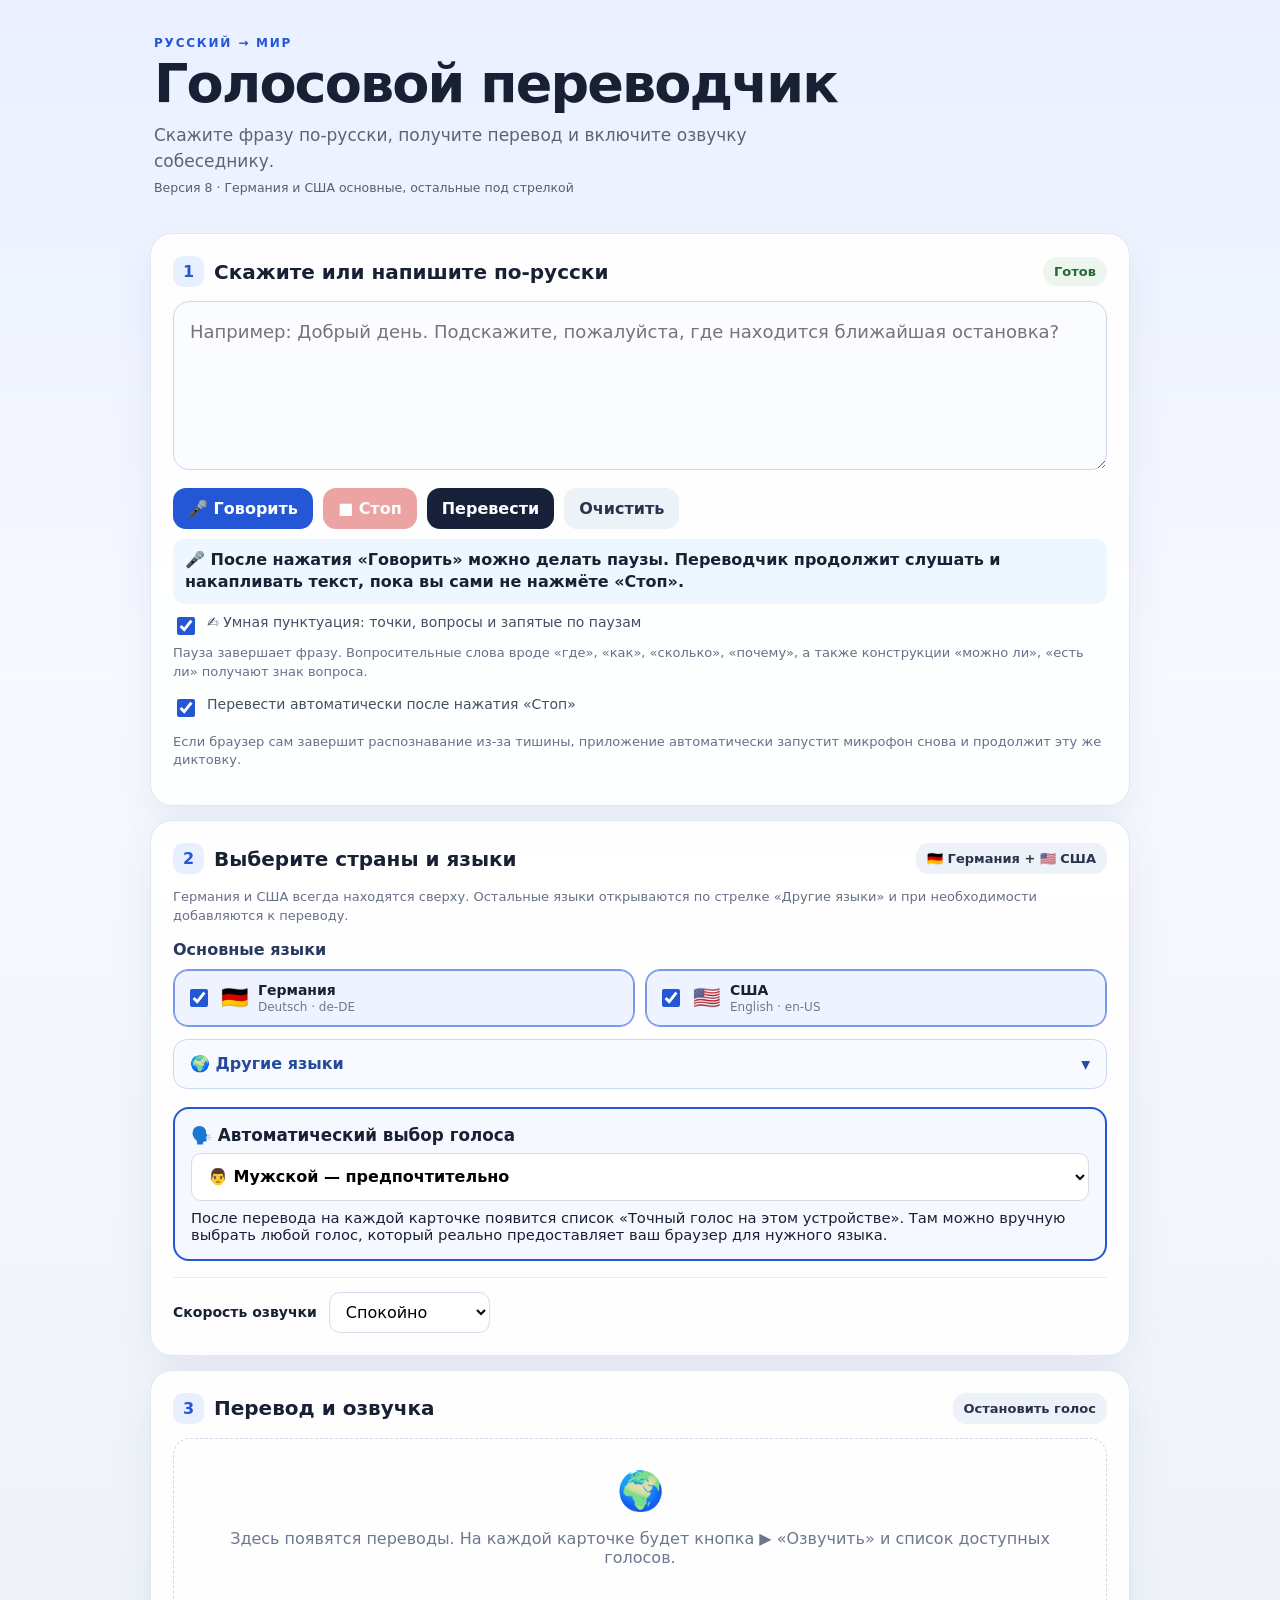
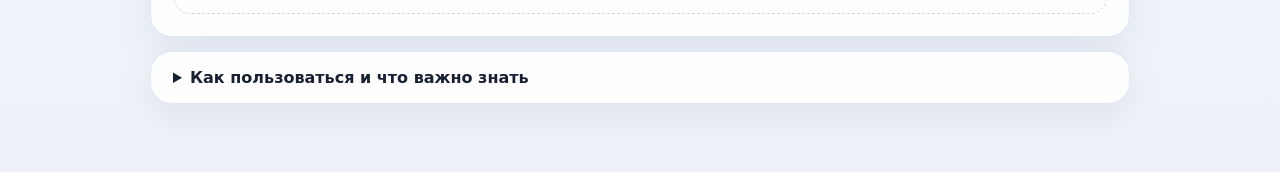
==== voice-translator/index.html @ e75eeb74 "Show Germany and USA as primary languages" ====
<!doctype html>
<html lang="ru">
<head>
  <meta charset="utf-8">
  <meta name="viewport" content="width=device-width,initial-scale=1,viewport-fit=cover">
  <meta name="theme-color" content="#2457d6">
  <meta name="description" content="Голосовой переводчик с русского на немецкий, английский и другие языки с озвучкой.">
  <meta name="mobile-web-app-capable" content="yes">
  <meta name="apple-mobile-web-app-capable" content="yes">
  <meta name="apple-mobile-web-app-title" content="Переводчик">
  <title>Голосовой переводчик</title>
  <link rel="manifest" href="manifest.webmanifest?v=8">
  <link rel="icon" href="icon.svg" type="image/svg+xml">
  <link rel="stylesheet" href="styles.css?v=8">
  <style>
    .voice-choice-box{margin-top:18px;padding:16px;border:2px solid #2457d6;border-radius:16px;background:#f5f8ff}
    .voice-choice-box label{display:block;font-weight:800;font-size:1.05rem;margin-bottom:8px}
    .voice-choice-box select,.card-voice-select{width:100%;min-height:48px;font-size:1rem;font-weight:700;padding:8px 12px;border-radius:10px}
    .voice-choice-box .voice-explain{margin:8px 0 0;font-size:.92rem}
    .version-badge{font-size:.78rem;opacity:.7;margin-top:6px}
    .card-voice-box{margin-top:14px;padding:12px;border:1px solid #cbd7f7;border-radius:12px;background:#f8faff}
    .card-voice-box label{display:block;font-weight:750;margin-bottom:7px}
    .card-voice-box small{display:block;margin-top:7px;opacity:.78;line-height:1.35}
    .listen-note{margin-top:10px;padding:10px 12px;border-radius:12px;background:#eef6ff;font-weight:700;line-height:1.4}
  </style>
</head>
<body>
  <main class="app-shell">
    <header class="hero">
      <div>
        <p class="eyebrow">РУССКИЙ → МИР</p>
        <h1>Голосовой переводчик</h1>
        <p class="subtitle">Скажите фразу по-русски, получите перевод и включите озвучку собеседнику.</p>
        <div class="version-badge">Версия 8 · Германия и США основные, остальные под стрелкой</div>
      </div>
      <button id="installBtn" class="ghost install" type="button" hidden>Установить ярлык</button>
    </header>

    <section class="panel source-panel">
      <div class="panel-title-row">
        <div><span class="step">1</span><h2>Скажите или напишите по-русски</h2></div>
        <span id="status" class="status">Готов</span>
      </div>
      <textarea id="sourceText" rows="5" placeholder="Например: Добрый день. Подскажите, пожалуйста, где находится ближайшая остановка?"></textarea>
      <div class="actions primary-actions">
        <button id="micBtn" class="primary" type="button">🎤 Говорить</button>
        <button id="stopBtn" class="danger" type="button" disabled>■ Стоп</button>
        <button id="translateBtn" class="secondary" type="button">Перевести</button>
        <button id="clearBtn" class="ghost" type="button">Очистить</button>
      </div>
      <div class="listen-note">🎤 После нажатия «Говорить» можно делать паузы. Переводчик продолжит слушать и накапливать текст, пока вы сами не нажмёте «Стоп».</div>
      <label class="check-row compact"><input id="autoTranslate" type="checkbox" checked><span>Перевести автоматически после нажатия «Стоп»</span></label>
      <p id="speechHint" class="hint">Если браузер сам завершит распознавание из-за тишины, приложение автоматически запустит микрофон снова и продолжит эту же диктовку.</p>
    </section>

    <section class="panel">
      <div class="panel-title-row">
        <div><span class="step">2</span><h2>Выберите страны и языки</h2></div>
        <button id="defaultsBtn" class="ghost small-btn" type="button">🇩🇪 Германия + 🇺🇸 США</button>
      </div>
      <p class="hint">Германия и США всегда находятся сверху. Остальные языки открываются по стрелке «Другие языки» и при необходимости добавляются к переводу.</p>
      <div id="languageGrid" class="language-grid"></div>

      <div class="voice-choice-box">
        <label for="voiceGender">🗣️ Автоматический выбор голоса</label>
        <select id="voiceGender">
          <option value="male" selected>👨 Мужской — предпочтительно</option>
          <option value="auto">🔊 Авто — системный</option>
          <option value="female">👩 Женский</option>
        </select>
        <p class="voice-explain">После перевода на каждой карточке появится список «Точный голос на этом устройстве». Там можно вручную выбрать любой голос, который реально предоставляет ваш браузер для нужного языка.</p>
      </div>

      <div class="voice-settings">
        <label for="speechRate">Скорость озвучки</label>
        <select id="speechRate">
          <option value="0.8">Медленно</option>
          <option value="0.95" selected>Спокойно</option>
          <option value="1">Обычно</option>
          <option value="1.1">Чуть быстрее</option>
        </select>
      </div>
    </section>

    <section class="panel results-panel">
      <div class="panel-title-row">
        <div><span class="step">3</span><h2>Перевод и озвучка</h2></div>
        <button id="stopSpeechBtn" class="ghost small-btn" type="button">Остановить голос</button>
      </div>
      <div id="results" class="results empty-state"><div class="empty-icon">🌍</div><p>Здесь появятся переводы. На каждой карточке будет кнопка ▶ «Озвучить» и список доступных голосов.</p></div>
    </section>

    <section class="panel info-panel">
      <details><summary>Как пользоваться и что важно знать</summary><div class="details-body">
        <p><b>1.</b> Нажмите «Говорить» и диктуйте сколько нужно — паузы разрешены. <b>2.</b> Нажмите «Стоп», когда закончили. <b>3.</b> Получите перевод. <b>4.</b> Выберите точный голос на карточке и нажмите «Озвучить».</p>
        <p>Если в списке немецкого или английского языка нет ни одного мужского голоса, значит браузер на этом устройстве его не предоставляет. Тогда для настоящего мужского голоса нужен отдельный онлайн-движок озвучки.</p>
        <p>Для распознавания речи и перевода нужен интернет. Перевод выполняется через внешний онлайн-сервис. Не вводите пароли, банковские данные и другую секретную информацию.</p>
      </div></details>
    </section>
  </main>

  <template id="resultTemplate">
    <article class="result-card">
      <div class="result-head"><div><div class="result-country"></div><div class="result-lang"></div></div><button class="copy-btn ghost small-btn" type="button">Копировать</button></div>
      <div class="translated-text"></div>
      <div class="card-voice-box">
        <label>🎙️ Точный голос на этом устройстве</label>
        <select class="card-voice-select" aria-label="Выбрать точный голос"></select>
        <small class="available-voices-note">Загружаю список системных голосов…</small>
      </div>
      <div class="result-actions"><button class="speak-btn primary" type="button">▶ Озвучить</button></div>
      <div class="voice-note hint"></div>
    </article>
  </template>

  <script src="app.js?v=8" defer></script>
  <script src="voice-gender.js?v=8" defer></script>
  <script src="language-ui.js?v=8" defer></script>
</body>
</html>
---- voice-translator/styles.css ----
:root {
  font-family: Inter, ui-sans-serif, system-ui, -apple-system, BlinkMacSystemFont, "Segoe UI", sans-serif;
  color: #182033;
  background: #eef3ff;
  font-synthesis: none;
}
* { box-sizing: border-box; }
body { margin: 0; min-height: 100vh; background: linear-gradient(180deg,#eaf0ff 0,#f7f9ff 38%,#eef2f8 100%); }
button, textarea, select { font: inherit; }
button { cursor: pointer; }
.app-shell { width: min(980px, calc(100% - 28px)); margin: 0 auto; padding: 28px 0 54px; }
.hero { display: flex; justify-content: space-between; gap: 24px; align-items: flex-start; padding: 8px 4px 24px; }
.eyebrow { margin: 0 0 6px; font-size: 12px; font-weight: 850; letter-spacing: .15em; color: #2457d6; }
h1 { margin: 0; font-size: clamp(32px, 6vw, 54px); line-height: 1.02; letter-spacing: -.035em; }
.subtitle { max-width: 680px; margin: 12px 0 0; font-size: 17px; line-height: 1.5; color: #5b6476; }
.panel { margin: 14px 0; padding: 22px; background: rgba(255,255,255,.94); border: 1px solid #dfe6f5; border-radius: 22px; box-shadow: 0 14px 40px rgba(38,61,112,.08); }
.panel-title-row { display: flex; justify-content: space-between; align-items: center; gap: 14px; margin-bottom: 14px; }
.panel-title-row > div:first-child { display: flex; align-items: center; gap: 10px; }
.step { display: grid; place-items: center; width: 31px; height: 31px; flex: 0 0 auto; border-radius: 10px; background: #e8efff; color: #2457d6; font-weight: 850; }
h2 { margin: 0; font-size: 20px; line-height: 1.2; }
.status { padding: 7px 11px; border-radius: 999px; background: #edf6ee; color: #256a31; font-size: 13px; font-weight: 750; white-space: nowrap; }
.status.listening { background: #fff0ef; color: #b5352f; }
.status.busy { background: #fff6d9; color: #8b6500; }
textarea { width: 100%; resize: vertical; min-height: 130px; padding: 16px; border: 1px solid #cfd8eb; border-radius: 16px; outline: none; background: #fbfcff; color: #182033; font-size: 18px; line-height: 1.5; }
textarea:focus, select:focus { border-color: #6d8ee9; box-shadow: 0 0 0 4px rgba(36,87,214,.1); }
.actions { display: flex; flex-wrap: wrap; gap: 10px; margin-top: 14px; }
button { border: 0; border-radius: 13px; padding: 11px 15px; font-weight: 780; transition: transform .08s ease, opacity .15s ease, background .15s ease; }
button:active { transform: translateY(1px); }
button:disabled { cursor: not-allowed; opacity: .48; }
.primary { background: #2457d6; color: white; }
.primary:hover { background: #1d49b8; }
.secondary { background: #17213a; color: white; }
.danger { background: #d7443e; color: white; }
.ghost { background: #edf1f8; color: #29344c; }
.ghost:hover { background: #e2e8f2; }
.install { margin-top: 5px; white-space: nowrap; }
.small-btn { padding: 8px 11px; font-size: 13px; }
.hint { color: #667087; font-size: 13px; line-height: 1.45; }
.check-row { display: flex; align-items: flex-start; gap: 9px; color: #444f65; }
.check-row input { margin-top: 3px; width: 18px; height: 18px; accent-color: #2457d6; }
.compact { margin-top: 14px; font-size: 14px; }
.language-grid { display: grid; grid-template-columns: repeat(3,minmax(0,1fr)); gap: 10px; margin-top: 14px; }
.lang-option { position: relative; display: flex; gap: 10px; align-items: center; padding: 12px; border: 1px solid #dce3f2; border-radius: 15px; background: #fafbfe; cursor: pointer; }
.lang-option:has(input:checked) { border-color: #7897e6; background: #eef3ff; box-shadow: inset 0 0 0 1px #7897e6; }
.lang-option input { width: 18px; height: 18px; flex: 0 0 auto; accent-color: #2457d6; }
.flag { font-size: 22px; line-height: 1; }
.lang-copy { min-width: 0; }
.lang-copy b { display: block; font-size: 14px; }
.lang-copy small { display: block; margin-top: 2px; color: #70798c; font-size: 12px; }
.voice-settings { display: flex; align-items: center; gap: 12px; margin-top: 16px; padding-top: 14px; border-top: 1px solid #e8ecf4; }
.voice-settings label { font-size: 14px; font-weight: 750; }
select { padding: 9px 12px; border: 1px solid #d5dceb; border-radius: 11px; background: white; outline: none; }
.results { display: grid; grid-template-columns: repeat(2,minmax(0,1fr)); gap: 12px; }
.results.empty-state { display: block; padding: 30px 18px; border: 1px dashed #cfd8eb; border-radius: 17px; text-align: center; color: #6e788d; }
.empty-icon { font-size: 38px; }
.result-card { padding: 17px; border: 1px solid #dce3f0; border-radius: 17px; background: #fbfcff; }
.result-head { display: flex; align-items: flex-start; justify-content: space-between; gap: 10px; }
.result-country { font-size: 18px; font-weight: 850; }
.result-lang { margin-top: 2px; color: #667087; font-size: 13px; }
.translated-text { margin: 17px 0; min-height: 66px; font-size: 20px; line-height: 1.45; font-weight: 650; white-space: pre-wrap; overflow-wrap: anywhere; }
.result-actions { display: flex; gap: 8px; }
.voice-note { margin-top: 10px; }
.info-panel { padding-top: 16px; padding-bottom: 16px; }
details summary { cursor: pointer; font-weight: 780; }
.details-body { padding-top: 8px; color: #59647b; line-height: 1.55; }
.details-body p { margin: 9px 0; }
.toast { position: fixed; left: 50%; bottom: 24px; transform: translateX(-50%); z-index: 50; padding: 11px 15px; border-radius: 12px; background: #17213a; color: white; box-shadow: 0 12px 34px rgba(0,0,0,.2); font-size: 14px; }
@media (max-width: 760px) {
  .app-shell { width: min(100% - 18px, 980px); padding-top: 14px; }
  .hero { flex-direction: column; gap: 12px; }
  .panel { padding: 16px; border-radius: 18px; }
  .panel-title-row { align-items: flex-start; }
  .panel-title-row > div:first-child { align-items: flex-start; }
  .language-grid { grid-template-columns: repeat(2,minmax(0,1fr)); }
  .results { grid-template-columns: 1fr; }
  .primary-actions button { flex: 1 1 44%; }
}
@media (max-width: 430px) {
  .language-grid { grid-template-columns: 1fr; }
  h2 { font-size: 18px; }
  .panel-title-row { flex-wrap: wrap; }
}
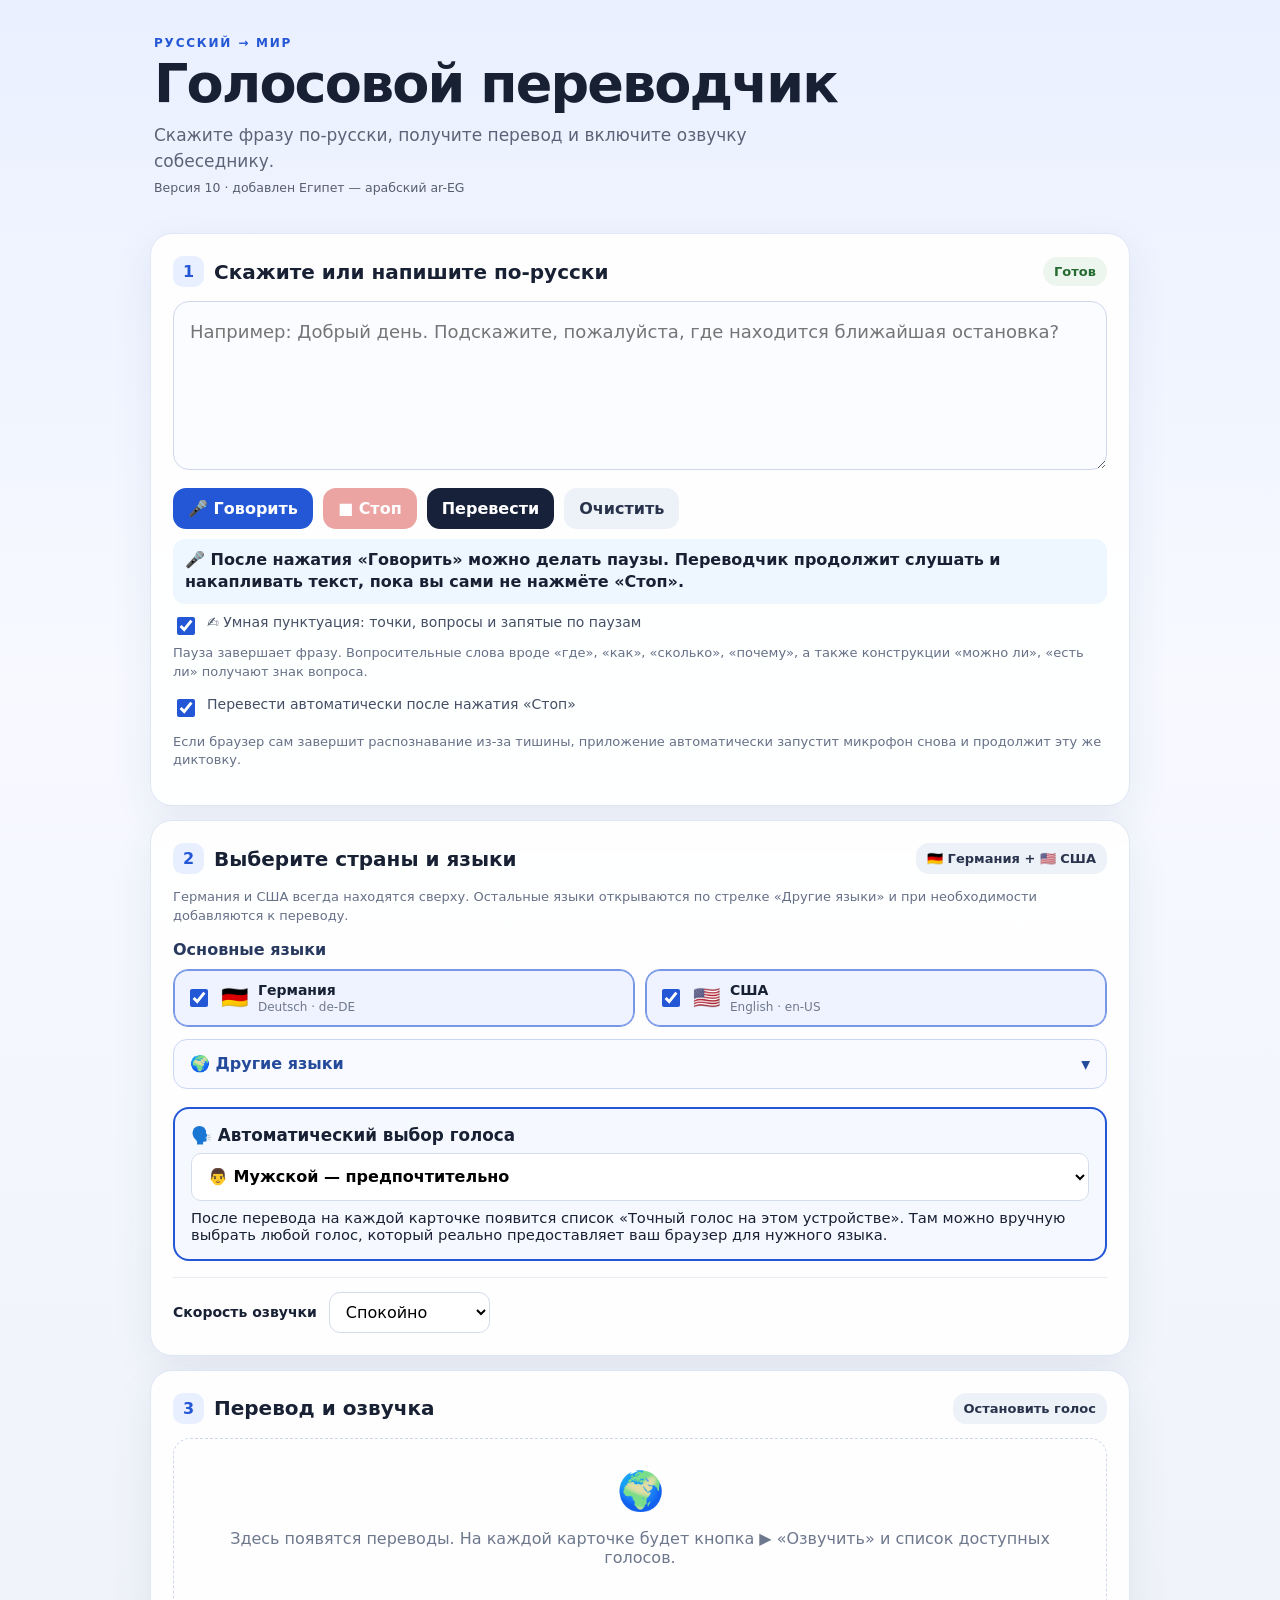
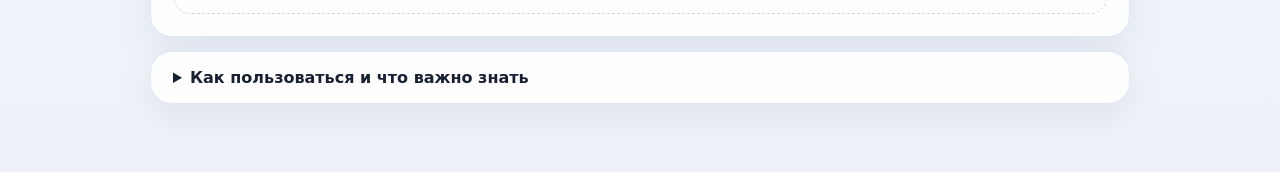
==== commit 54ea4cf2: "Publish Egypt Arabic option as version 10" ====
--- a/voice-translator/index.html
+++ b/voice-translator/index.html
@@ -9,9 +9,9 @@
   <meta name="apple-mobile-web-app-capable" content="yes">
   <meta name="apple-mobile-web-app-title" content="Переводчик">
   <title>Голосовой переводчик</title>
-  <link rel="manifest" href="manifest.webmanifest?v=8">
+  <link rel="manifest" href="manifest.webmanifest?v=10">
   <link rel="icon" href="icon.svg" type="image/svg+xml">
-  <link rel="stylesheet" href="styles.css?v=8">
+  <link rel="stylesheet" href="styles.css?v=10">
   <style>
     .voice-choice-box{margin-top:18px;padding:16px;border:2px solid #2457d6;border-radius:16px;background:#f5f8ff}
     .voice-choice-box label{display:block;font-weight:800;font-size:1.05rem;margin-bottom:8px}
@@ -31,7 +31,7 @@
         <p class="eyebrow">РУССКИЙ → МИР</p>
         <h1>Голосовой переводчик</h1>
         <p class="subtitle">Скажите фразу по-русски, получите перевод и включите озвучку собеседнику.</p>
-        <div class="version-badge">Версия 8 · Германия и США основные, остальные под стрелкой</div>
+        <div class="version-badge">Версия 10 · добавлен Египет — арабский ar-EG</div>
       </div>
       <button id="installBtn" class="ghost install" type="button" hidden>Установить ярлык</button>
     </header>
@@ -113,8 +113,10 @@
     </article>
   </template>
 
-  <script src="app.js?v=8" defer></script>
-  <script src="voice-gender.js?v=8" defer></script>
-  <script src="language-ui.js?v=8" defer></script>
+  <script src="app.js?v=10" defer></script>
+  <script src="voice-gender.js?v=10" defer></script>
+  <script src="language-ui.js?v=10" defer></script>
+  <script src="android-speech-fix.js?v=10" defer></script>
+  <script src="egypt-language.js?v=10" defer></script>
 </body>
 </html>
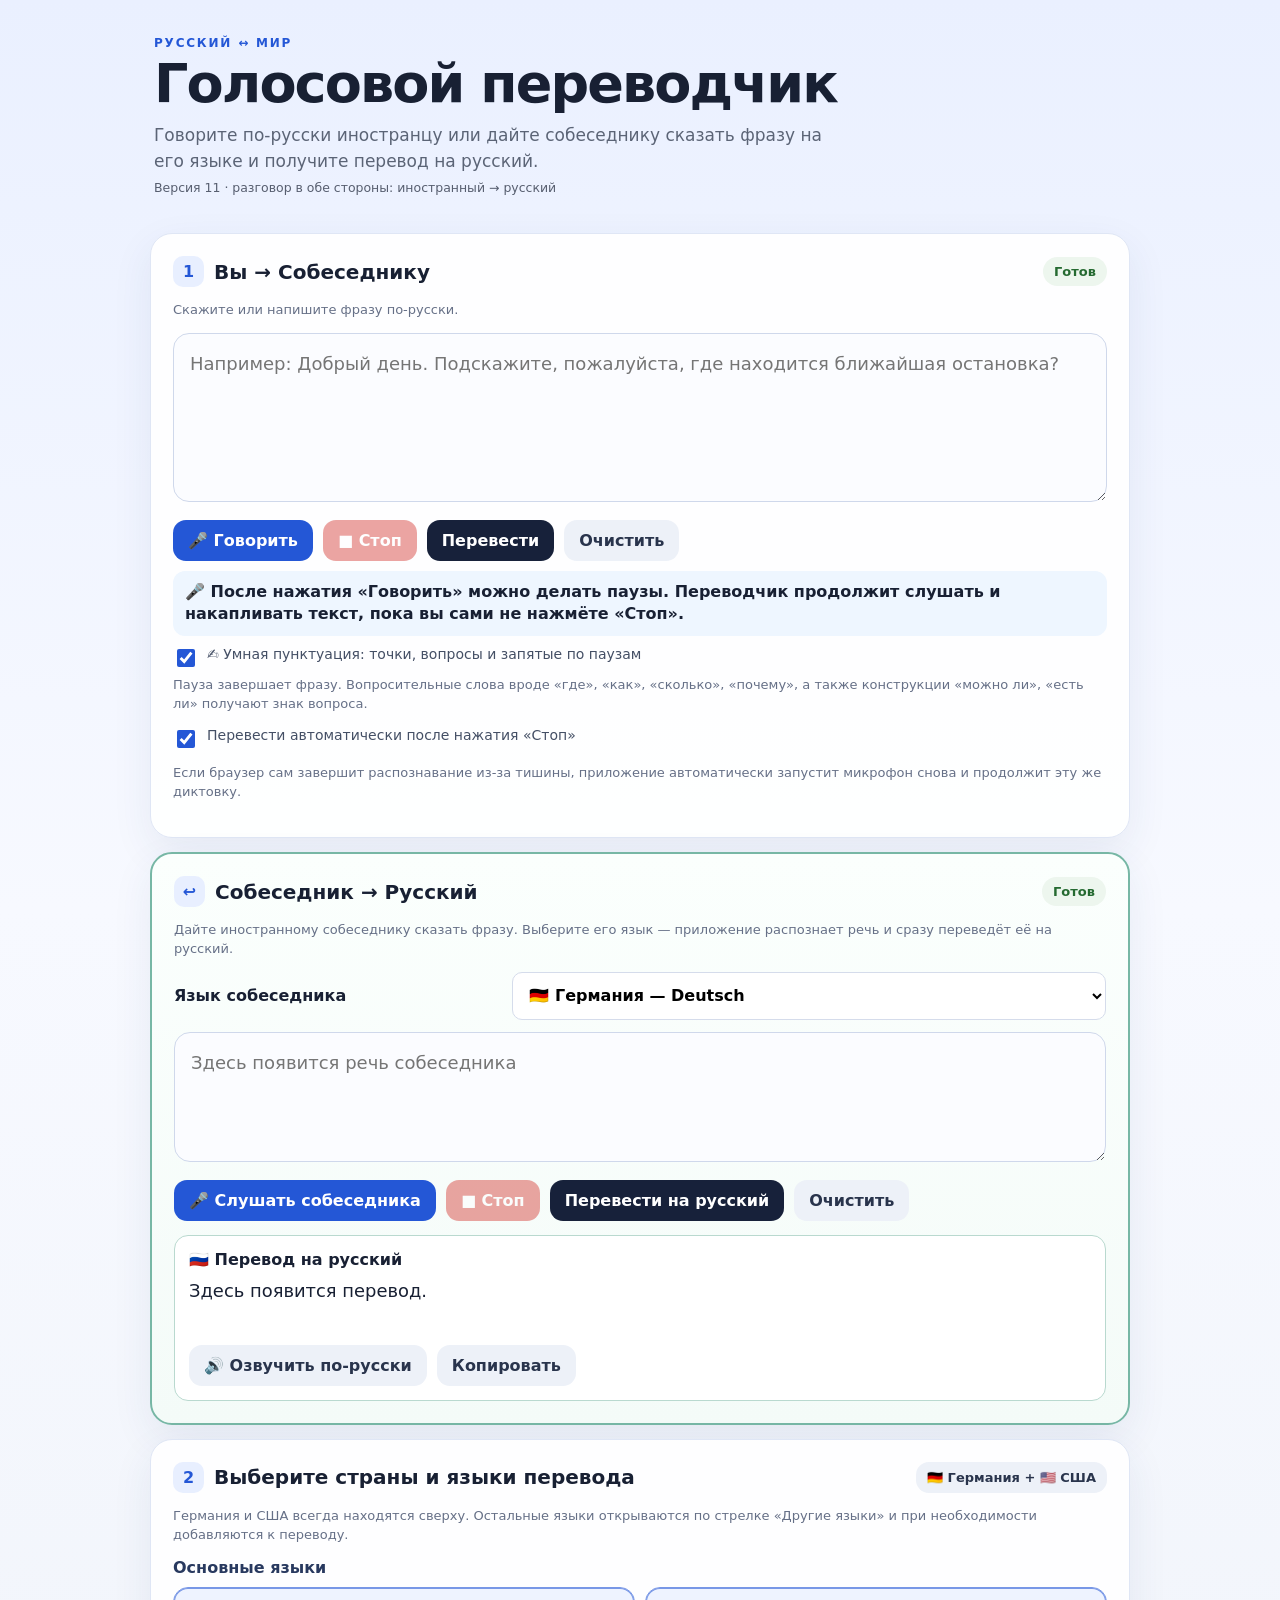
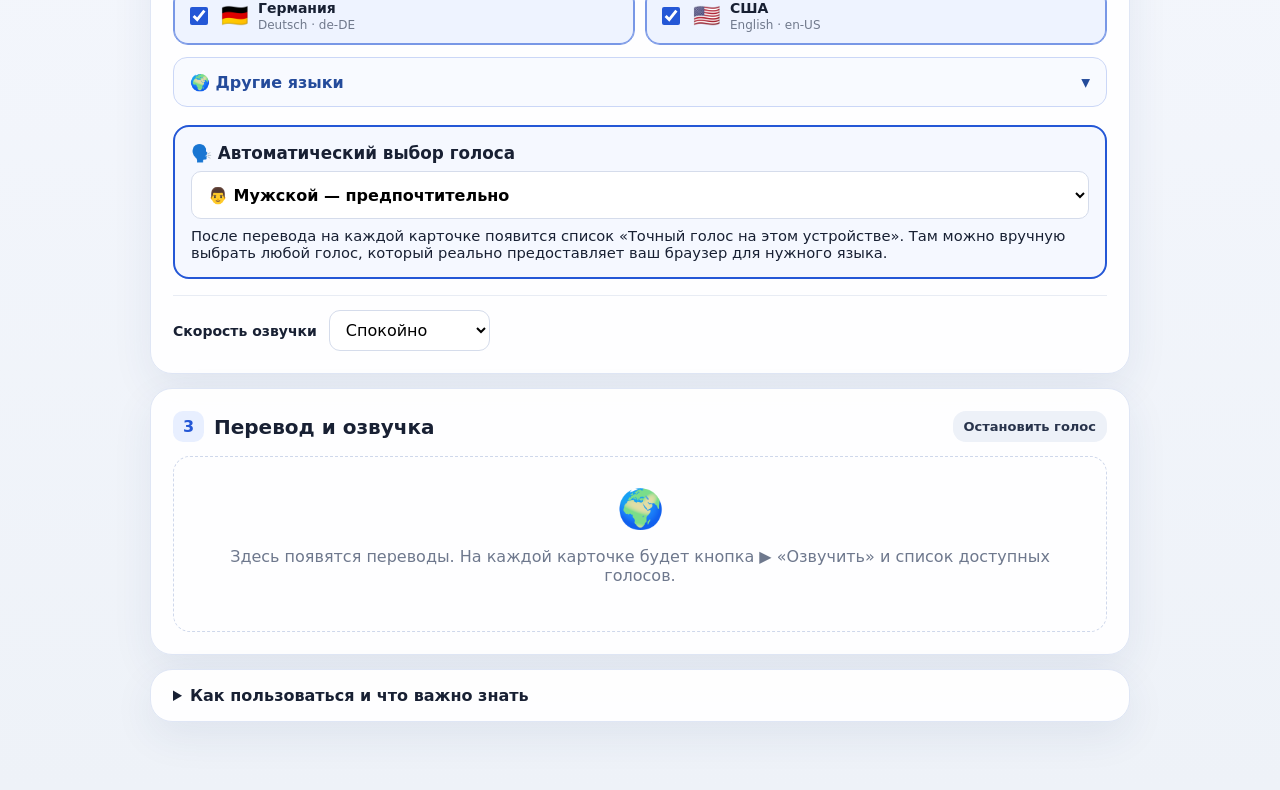
==== commit 1eb1bacf: "Enable two-way conversation mode" ====
--- a/voice-translator/index.html
+++ b/voice-translator/index.html
@@ -9,9 +9,9 @@
   <meta name="apple-mobile-web-app-capable" content="yes">
   <meta name="apple-mobile-web-app-title" content="Переводчик">
   <title>Голосовой переводчик</title>
-  <link rel="manifest" href="manifest.webmanifest?v=10">
+  <link rel="manifest" href="manifest.webmanifest?v=11">
   <link rel="icon" href="icon.svg" type="image/svg+xml">
-  <link rel="stylesheet" href="styles.css?v=10">
+  <link rel="stylesheet" href="styles.css?v=11">
   <style>
     .voice-choice-box{margin-top:18px;padding:16px;border:2px solid #2457d6;border-radius:16px;background:#f5f8ff}
     .voice-choice-box label{display:block;font-weight:800;font-size:1.05rem;margin-bottom:8px}
@@ -28,19 +28,20 @@
   <main class="app-shell">
     <header class="hero">
       <div>
-        <p class="eyebrow">РУССКИЙ → МИР</p>
+        <p class="eyebrow">РУССКИЙ ↔ МИР</p>
         <h1>Голосовой переводчик</h1>
-        <p class="subtitle">Скажите фразу по-русски, получите перевод и включите озвучку собеседнику.</p>
-        <div class="version-badge">Версия 10 · добавлен Египет — арабский ar-EG</div>
+        <p class="subtitle">Говорите по-русски иностранцу или дайте собеседнику сказать фразу на его языке и получите перевод на русский.</p>
+        <div class="version-badge">Версия 11 · разговор в обе стороны</div>
       </div>
       <button id="installBtn" class="ghost install" type="button" hidden>Установить ярлык</button>
     </header>
 
     <section class="panel source-panel">
       <div class="panel-title-row">
-        <div><span class="step">1</span><h2>Скажите или напишите по-русски</h2></div>
+        <div><span class="step">1</span><h2>Вы → Собеседнику</h2></div>
         <span id="status" class="status">Готов</span>
       </div>
+      <p class="hint">Скажите или напишите фразу по-русски.</p>
       <textarea id="sourceText" rows="5" placeholder="Например: Добрый день. Подскажите, пожалуйста, где находится ближайшая остановка?"></textarea>
       <div class="actions primary-actions">
         <button id="micBtn" class="primary" type="button">🎤 Говорить</button>
@@ -55,7 +56,7 @@
 
     <section class="panel">
       <div class="panel-title-row">
-        <div><span class="step">2</span><h2>Выберите страны и языки</h2></div>
+        <div><span class="step">2</span><h2>Выберите страны и языки перевода</h2></div>
         <button id="defaultsBtn" class="ghost small-btn" type="button">🇩🇪 Германия + 🇺🇸 США</button>
       </div>
       <p class="hint">Германия и США всегда находятся сверху. Остальные языки открываются по стрелке «Другие языки» и при необходимости добавляются к переводу.</p>
@@ -92,8 +93,8 @@
 
     <section class="panel info-panel">
       <details><summary>Как пользоваться и что важно знать</summary><div class="details-body">
-        <p><b>1.</b> Нажмите «Говорить» и диктуйте сколько нужно — паузы разрешены. <b>2.</b> Нажмите «Стоп», когда закончили. <b>3.</b> Получите перевод. <b>4.</b> Выберите точный голос на карточке и нажмите «Озвучить».</p>
-        <p>Если в списке немецкого или английского языка нет ни одного мужского голоса, значит браузер на этом устройстве его не предоставляет. Тогда для настоящего мужского голоса нужен отдельный онлайн-движок озвучки.</p>
+        <p><b>Вы → иностранцу:</b> нажмите «Говорить», скажите фразу по-русски, нажмите «Стоп» и включите озвучку перевода.</p>
+        <p><b>Иностранец → вам:</b> в блоке «Собеседник → Русский» выберите его язык, дайте ему нажать микрофон и сказать фразу. Перевод на русский появится автоматически.</p>
         <p>Для распознавания речи и перевода нужен интернет. Перевод выполняется через внешний онлайн-сервис. Не вводите пароли, банковские данные и другую секретную информацию.</p>
       </div></details>
     </section>
@@ -113,10 +114,11 @@
     </article>
   </template>
 
-  <script src="app.js?v=10" defer></script>
-  <script src="voice-gender.js?v=10" defer></script>
-  <script src="language-ui.js?v=10" defer></script>
-  <script src="android-speech-fix.js?v=10" defer></script>
-  <script src="egypt-language.js?v=10" defer></script>
+  <script src="app.js?v=11" defer></script>
+  <script src="voice-gender.js?v=11" defer></script>
+  <script src="language-ui.js?v=11" defer></script>
+  <script src="android-speech-fix.js?v=11" defer></script>
+  <script src="egypt-language.js?v=11" defer></script>
+  <script src="reverse-conversation.js?v=11" defer></script>
 </body>
 </html>
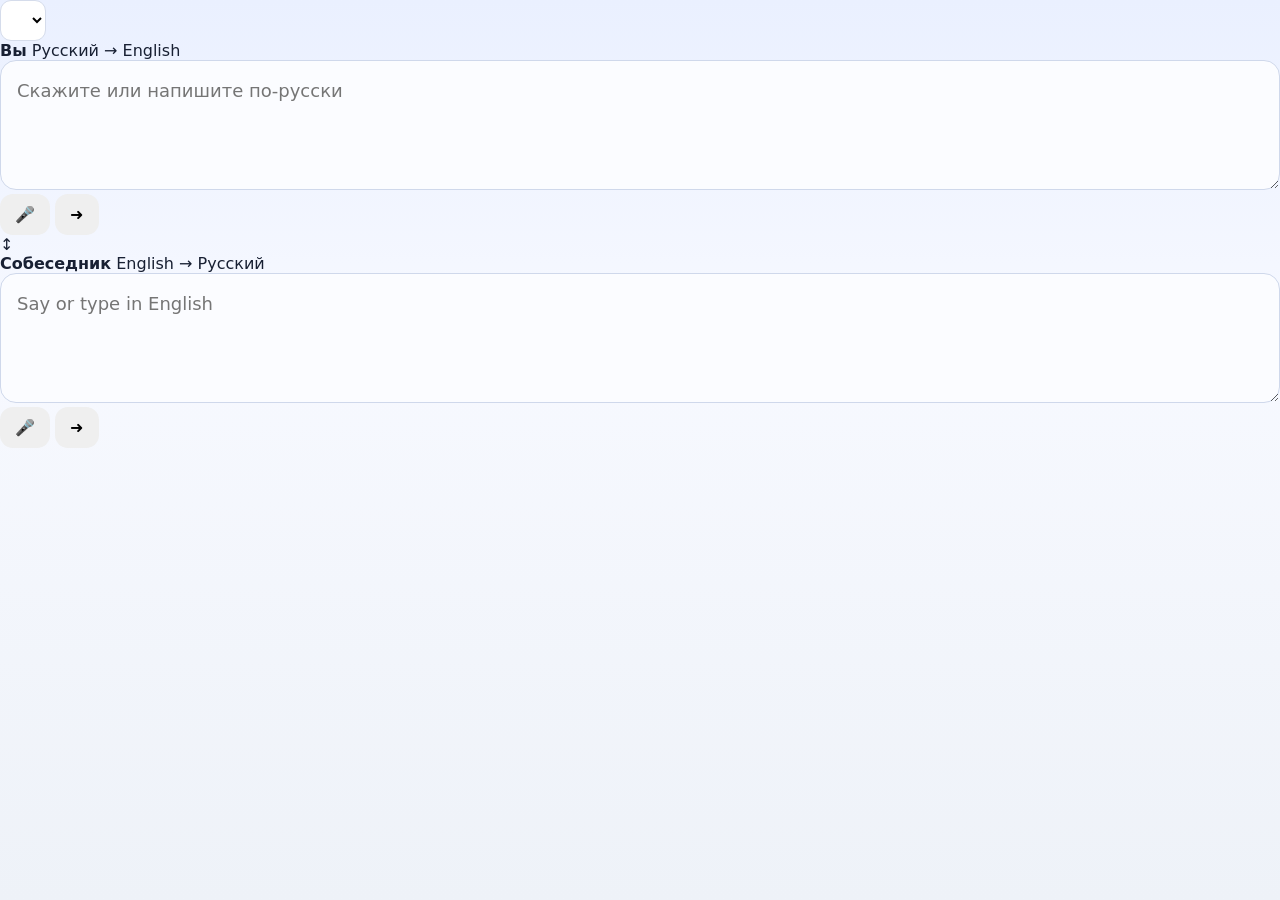
==== commit 7739b2af: "Redesign translator as minimal conversation UI" ====
--- a/voice-translator/index.html
+++ b/voice-translator/index.html
@@ -3,122 +3,63 @@
 <head>
   <meta charset="utf-8">
   <meta name="viewport" content="width=device-width,initial-scale=1,viewport-fit=cover">
-  <meta name="theme-color" content="#2457d6">
-  <meta name="description" content="Голосовой переводчик с русского на немецкий, английский и другие языки с озвучкой.">
+  <meta name="theme-color" content="#f4f6fa">
+  <meta name="description" content="Минималистичный голосовой переводчик для разговора в поездках.">
   <meta name="mobile-web-app-capable" content="yes">
   <meta name="apple-mobile-web-app-capable" content="yes">
   <meta name="apple-mobile-web-app-title" content="Переводчик">
-  <title>Голосовой переводчик</title>
-  <link rel="manifest" href="manifest.webmanifest?v=11">
+  <title>Переводчик</title>
+  <link rel="manifest" href="manifest.webmanifest?v=12">
   <link rel="icon" href="icon.svg" type="image/svg+xml">
-  <link rel="stylesheet" href="styles.css?v=11">
-  <style>
-    .voice-choice-box{margin-top:18px;padding:16px;border:2px solid #2457d6;border-radius:16px;background:#f5f8ff}
-    .voice-choice-box label{display:block;font-weight:800;font-size:1.05rem;margin-bottom:8px}
-    .voice-choice-box select,.card-voice-select{width:100%;min-height:48px;font-size:1rem;font-weight:700;padding:8px 12px;border-radius:10px}
-    .voice-choice-box .voice-explain{margin:8px 0 0;font-size:.92rem}
-    .version-badge{font-size:.78rem;opacity:.7;margin-top:6px}
-    .card-voice-box{margin-top:14px;padding:12px;border:1px solid #cbd7f7;border-radius:12px;background:#f8faff}
-    .card-voice-box label{display:block;font-weight:750;margin-bottom:7px}
-    .card-voice-box small{display:block;margin-top:7px;opacity:.78;line-height:1.35}
-    .listen-note{margin-top:10px;padding:10px 12px;border-radius:12px;background:#eef6ff;font-weight:700;line-height:1.4}
-  </style>
+  <link rel="stylesheet" href="styles.css?v=12">
 </head>
 <body>
-  <main class="app-shell">
-    <header class="hero">
-      <div>
-        <p class="eyebrow">РУССКИЙ ↔ МИР</p>
-        <h1>Голосовой переводчик</h1>
-        <p class="subtitle">Говорите по-русски иностранцу или дайте собеседнику сказать фразу на его языке и получите перевод на русский.</p>
-        <div class="version-badge">Версия 11 · разговор в обе стороны</div>
-      </div>
-      <button id="installBtn" class="ghost install" type="button" hidden>Установить ярлык</button>
-    </header>
-
-    <section class="panel source-panel">
-      <div class="panel-title-row">
-        <div><span class="step">1</span><h2>Вы → Собеседнику</h2></div>
-        <span id="status" class="status">Готов</span>
-      </div>
-      <p class="hint">Скажите или напишите фразу по-русски.</p>
-      <textarea id="sourceText" rows="5" placeholder="Например: Добрый день. Подскажите, пожалуйста, где находится ближайшая остановка?"></textarea>
-      <div class="actions primary-actions">
-        <button id="micBtn" class="primary" type="button">🎤 Говорить</button>
-        <button id="stopBtn" class="danger" type="button" disabled>■ Стоп</button>
-        <button id="translateBtn" class="secondary" type="button">Перевести</button>
-        <button id="clearBtn" class="ghost" type="button">Очистить</button>
-      </div>
-      <div class="listen-note">🎤 После нажатия «Говорить» можно делать паузы. Переводчик продолжит слушать и накапливать текст, пока вы сами не нажмёте «Стоп».</div>
-      <label class="check-row compact"><input id="autoTranslate" type="checkbox" checked><span>Перевести автоматически после нажатия «Стоп»</span></label>
-      <p id="speechHint" class="hint">Если браузер сам завершит распознавание из-за тишины, приложение автоматически запустит микрофон снова и продолжит эту же диктовку.</p>
+  <main class="app">
+    <section class="country-row" aria-label="Выбор страны">
+      <select id="countrySelect" aria-label="Страна собеседника"></select>
     </section>
 
-    <section class="panel">
-      <div class="panel-title-row">
-        <div><span class="step">2</span><h2>Выберите страны и языки перевода</h2></div>
-        <button id="defaultsBtn" class="ghost small-btn" type="button">🇩🇪 Германия + 🇺🇸 США</button>
+    <section class="talk-card">
+      <div class="card-head">
+        <strong>Вы</strong>
+        <span id="youDirection">Русский → English</span>
       </div>
-      <p class="hint">Германия и США всегда находятся сверху. Остальные языки открываются по стрелке «Другие языки» и при необходимости добавляются к переводу.</p>
-      <div id="languageGrid" class="language-grid"></div>
-
-      <div class="voice-choice-box">
-        <label for="voiceGender">🗣️ Автоматический выбор голоса</label>
-        <select id="voiceGender">
-          <option value="male" selected>👨 Мужской — предпочтительно</option>
-          <option value="auto">🔊 Авто — системный</option>
-          <option value="female">👩 Женский</option>
-        </select>
-        <p class="voice-explain">После перевода на каждой карточке появится список «Точный голос на этом устройстве». Там можно вручную выбрать любой голос, который реально предоставляет ваш браузер для нужного языка.</p>
+      <div class="input-box">
+        <textarea id="youText" rows="3" placeholder="Скажите или напишите по-русски"></textarea>
+        <div class="input-actions">
+          <button id="youMic" class="icon-btn mic" type="button" aria-label="Говорить по-русски" title="Говорить">🎤</button>
+          <button id="youSend" class="icon-btn send" type="button" aria-label="Перевести" title="Перевести">➜</button>
+        </div>
       </div>
-
-      <div class="voice-settings">
-        <label for="speechRate">Скорость озвучки</label>
-        <select id="speechRate">
-          <option value="0.8">Медленно</option>
-          <option value="0.95" selected>Спокойно</option>
-          <option value="1">Обычно</option>
-          <option value="1.1">Чуть быстрее</option>
-        </select>
+      <div id="youResult" class="result" hidden>
+        <div id="foreignText" class="result-text"></div>
+        <button id="speakForeign" class="sound-btn" type="button" aria-label="Озвучить перевод">🔊</button>
       </div>
     </section>
 
-    <section class="panel results-panel">
-      <div class="panel-title-row">
-        <div><span class="step">3</span><h2>Перевод и озвучка</h2></div>
-        <button id="stopSpeechBtn" class="ghost small-btn" type="button">Остановить голос</button>
+    <div class="swap-mark" aria-hidden="true">↕</div>
+
+    <section class="talk-card partner-card">
+      <div class="card-head">
+        <strong>Собеседник</strong>
+        <span id="partnerDirection">English → Русский</span>
       </div>
-      <div id="results" class="results empty-state"><div class="empty-icon">🌍</div><p>Здесь появятся переводы. На каждой карточке будет кнопка ▶ «Озвучить» и список доступных голосов.</p></div>
+      <div class="input-box">
+        <textarea id="partnerText" rows="3" placeholder="Say or type in English"></textarea>
+        <div class="input-actions">
+          <button id="partnerMic" class="icon-btn mic" type="button" aria-label="Говорить на языке собеседника" title="Говорить">🎤</button>
+          <button id="partnerSend" class="icon-btn send" type="button" aria-label="Перевести на русский" title="Перевести">➜</button>
+        </div>
+      </div>
+      <div id="partnerResult" class="result" hidden>
+        <div id="russianText" class="result-text"></div>
+        <button id="speakRussian" class="sound-btn" type="button" aria-label="Озвучить по-русски">🔊</button>
+      </div>
     </section>
 
-    <section class="panel info-panel">
-      <details><summary>Как пользоваться и что важно знать</summary><div class="details-body">
-        <p><b>Вы → иностранцу:</b> нажмите «Говорить», скажите фразу по-русски, нажмите «Стоп» и включите озвучку перевода.</p>
-        <p><b>Иностранец → вам:</b> в блоке «Собеседник → Русский» выберите его язык, дайте ему нажать микрофон и сказать фразу. Перевод на русский появится автоматически.</p>
-        <p>Для распознавания речи и перевода нужен интернет. Перевод выполняется через внешний онлайн-сервис. Не вводите пароли, банковские данные и другую секретную информацию.</p>
-      </div></details>
-    </section>
+    <div id="toast" class="toast" hidden></div>
   </main>
 
-  <template id="resultTemplate">
-    <article class="result-card">
-      <div class="result-head"><div><div class="result-country"></div><div class="result-lang"></div></div><button class="copy-btn ghost small-btn" type="button">Копировать</button></div>
-      <div class="translated-text"></div>
-      <div class="card-voice-box">
-        <label>🎙️ Точный голос на этом устройстве</label>
-        <select class="card-voice-select" aria-label="Выбрать точный голос"></select>
-        <small class="available-voices-note">Загружаю список системных голосов…</small>
-      </div>
-      <div class="result-actions"><button class="speak-btn primary" type="button">▶ Озвучить</button></div>
-      <div class="voice-note hint"></div>
-    </article>
-  </template>
-
-  <script src="app.js?v=11" defer></script>
-  <script src="voice-gender.js?v=11" defer></script>
-  <script src="language-ui.js?v=11" defer></script>
-  <script src="android-speech-fix.js?v=11" defer></script>
-  <script src="egypt-language.js?v=11" defer></script>
-  <script src="reverse-conversation.js?v=11" defer></script>
+  <script src="app.js?v=12" defer></script>
 </body>
 </html>
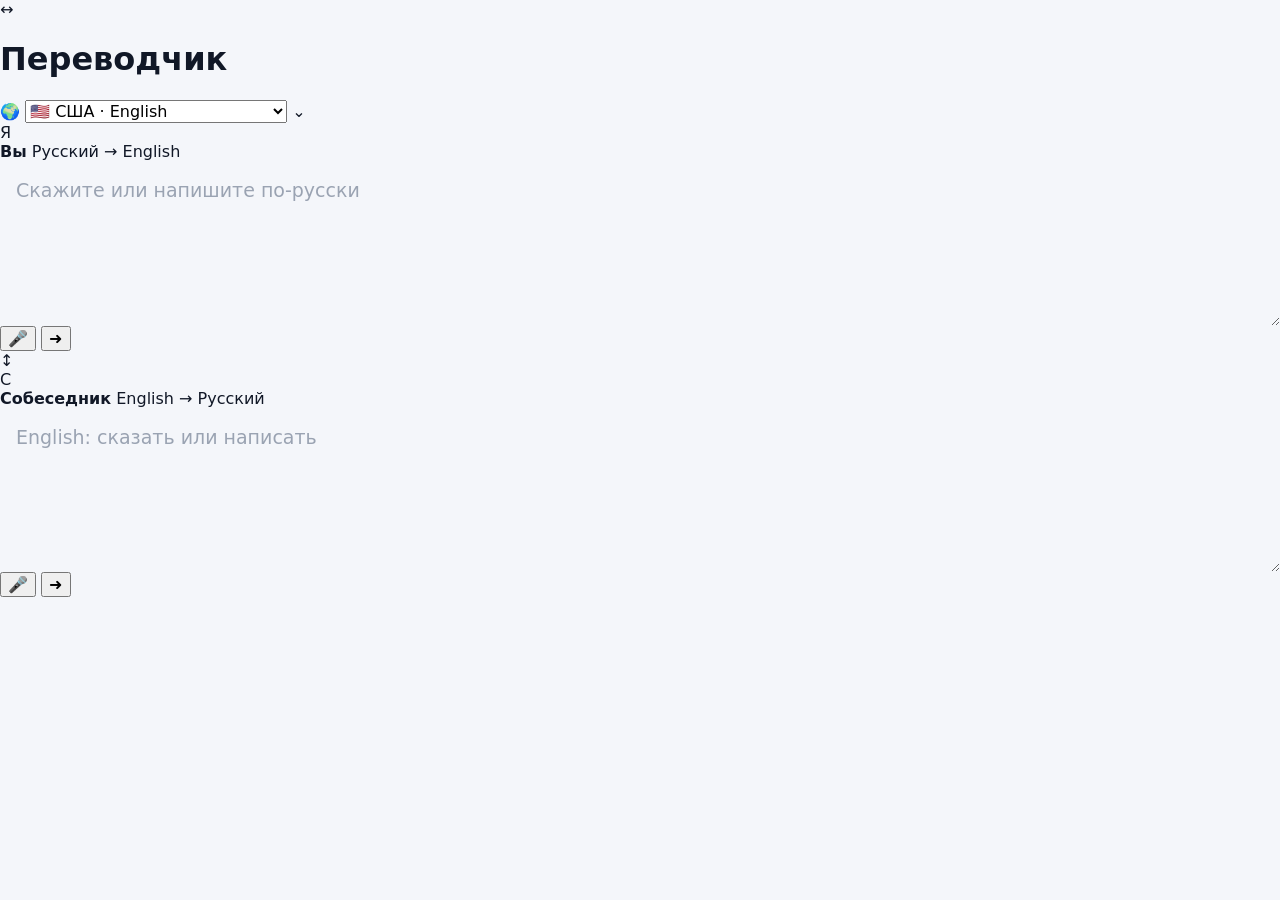
==== commit 186e94a6: "Redesign translator for mobile teal UI" ====
--- a/voice-translator/index.html
+++ b/voice-translator/index.html
@@ -2,64 +2,88 @@
 <html lang="ru">
 <head>
   <meta charset="utf-8">
-  <meta name="viewport" content="width=device-width,initial-scale=1,viewport-fit=cover">
-  <meta name="theme-color" content="#f4f6fa">
-  <meta name="description" content="Минималистичный голосовой переводчик для разговора в поездках.">
+  <meta name="viewport" content="width=device-width,initial-scale=1,viewport-fit=cover,user-scalable=no">
+  <meta name="theme-color" content="#087f83">
+  <meta name="description" content="Двусторонний голосовой переводчик для общения в поездках.">
   <meta name="mobile-web-app-capable" content="yes">
   <meta name="apple-mobile-web-app-capable" content="yes">
   <meta name="apple-mobile-web-app-title" content="Переводчик">
+  <meta name="apple-mobile-web-app-status-bar-style" content="black-translucent">
   <title>Переводчик</title>
-  <link rel="manifest" href="manifest.webmanifest?v=12">
-  <link rel="icon" href="icon.svg" type="image/svg+xml">
-  <link rel="stylesheet" href="styles.css?v=12">
+  <link rel="manifest" href="manifest.webmanifest?v=13">
+  <link rel="icon" href="icon.svg?v=13" type="image/svg+xml">
+  <link rel="stylesheet" href="styles.css?v=13">
 </head>
 <body>
-  <main class="app">
-    <section class="country-row" aria-label="Выбор страны">
-      <select id="countrySelect" aria-label="Страна собеседника"></select>
+  <main class="phone-shell">
+    <header class="hero">
+      <div class="app-title">
+        <div class="app-mark" aria-hidden="true">↔</div>
+        <h1>Переводчик</h1>
+      </div>
+
+      <div class="country-picker">
+        <span class="country-icon" aria-hidden="true">🌍</span>
+        <select id="countrySelect" aria-label="Выбрать страну собеседника"></select>
+        <span class="country-chevron" aria-hidden="true">⌄</span>
+      </div>
+    </header>
+
+    <section class="conversation-sheet">
+      <div class="sheet-handle" aria-hidden="true"></div>
+
+      <section class="talk-section">
+        <div class="speaker-row">
+          <span class="speaker-badge">Я</span>
+          <div class="speaker-copy">
+            <strong>Вы</strong>
+            <span id="youDirection">Русский → English</span>
+          </div>
+        </div>
+
+        <div class="composer">
+          <textarea id="youText" rows="3" enterkeyhint="send" autocomplete="off" autocapitalize="sentences" placeholder="Скажите или напишите по-русски"></textarea>
+          <div class="composer-actions">
+            <button id="youMic" class="round-btn mic-btn" type="button" aria-label="Говорить по-русски">🎤</button>
+            <button id="youSend" class="round-btn send-btn" type="button" aria-label="Перевести">➜</button>
+          </div>
+        </div>
+
+        <div id="youResult" class="translation-bubble" aria-live="polite" hidden>
+          <div id="foreignText" class="result-text"></div>
+          <button id="speakForeign" class="sound-btn" type="button" aria-label="Озвучить перевод">🔊</button>
+        </div>
+      </section>
+
+      <div class="conversation-divider" aria-hidden="true"><span>↕</span></div>
+
+      <section class="talk-section partner-section">
+        <div class="speaker-row">
+          <span class="speaker-badge partner-badge">С</span>
+          <div class="speaker-copy">
+            <strong>Собеседник</strong>
+            <span id="partnerDirection">English → Русский</span>
+          </div>
+        </div>
+
+        <div class="composer">
+          <textarea id="partnerText" rows="3" enterkeyhint="send" autocomplete="off" autocapitalize="sentences" placeholder="Say or type in English"></textarea>
+          <div class="composer-actions">
+            <button id="partnerMic" class="round-btn mic-btn" type="button" aria-label="Говорить на языке собеседника">🎤</button>
+            <button id="partnerSend" class="round-btn send-btn" type="button" aria-label="Перевести на русский">➜</button>
+          </div>
+        </div>
+
+        <div id="partnerResult" class="translation-bubble partner-result" aria-live="polite" hidden>
+          <div id="russianText" class="result-text"></div>
+          <button id="speakRussian" class="sound-btn" type="button" aria-label="Озвучить по-русски">🔊</button>
+        </div>
+      </section>
     </section>
 
-    <section class="talk-card">
-      <div class="card-head">
-        <strong>Вы</strong>
-        <span id="youDirection">Русский → English</span>
-      </div>
-      <div class="input-box">
-        <textarea id="youText" rows="3" placeholder="Скажите или напишите по-русски"></textarea>
-        <div class="input-actions">
-          <button id="youMic" class="icon-btn mic" type="button" aria-label="Говорить по-русски" title="Говорить">🎤</button>
-          <button id="youSend" class="icon-btn send" type="button" aria-label="Перевести" title="Перевести">➜</button>
-        </div>
-      </div>
-      <div id="youResult" class="result" hidden>
-        <div id="foreignText" class="result-text"></div>
-        <button id="speakForeign" class="sound-btn" type="button" aria-label="Озвучить перевод">🔊</button>
-      </div>
-    </section>
-
-    <div class="swap-mark" aria-hidden="true">↕</div>
-
-    <section class="talk-card partner-card">
-      <div class="card-head">
-        <strong>Собеседник</strong>
-        <span id="partnerDirection">English → Русский</span>
-      </div>
-      <div class="input-box">
-        <textarea id="partnerText" rows="3" placeholder="Say or type in English"></textarea>
-        <div class="input-actions">
-          <button id="partnerMic" class="icon-btn mic" type="button" aria-label="Говорить на языке собеседника" title="Говорить">🎤</button>
-          <button id="partnerSend" class="icon-btn send" type="button" aria-label="Перевести на русский" title="Перевести">➜</button>
-        </div>
-      </div>
-      <div id="partnerResult" class="result" hidden>
-        <div id="russianText" class="result-text"></div>
-        <button id="speakRussian" class="sound-btn" type="button" aria-label="Озвучить по-русски">🔊</button>
-      </div>
-    </section>
-
-    <div id="toast" class="toast" hidden></div>
+    <div id="toast" class="toast" role="status" aria-live="polite" hidden></div>
   </main>
 
-  <script src="app.js?v=12" defer></script>
+  <script src="app.js?v=13" defer></script>
 </body>
 </html>
--- a/voice-translator/styles.css
+++ b/voice-translator/styles.css
@@ -1,82 +1,213 @@
 :root {
   font-family: Inter, ui-sans-serif, system-ui, -apple-system, BlinkMacSystemFont, "Segoe UI", sans-serif;
-  color: #182033;
-  background: #eef3ff;
+  color: #111827;
+  background: #f4f6fa;
   font-synthesis: none;
 }
+
 * { box-sizing: border-box; }
-body { margin: 0; min-height: 100vh; background: linear-gradient(180deg,#eaf0ff 0,#f7f9ff 38%,#eef2f8 100%); }
+
+body {
+  margin: 0;
+  min-height: 100vh;
+  background: #f4f6fa;
+}
+
 button, textarea, select { font: inherit; }
-button { cursor: pointer; }
-.app-shell { width: min(980px, calc(100% - 28px)); margin: 0 auto; padding: 28px 0 54px; }
-.hero { display: flex; justify-content: space-between; gap: 24px; align-items: flex-start; padding: 8px 4px 24px; }
-.eyebrow { margin: 0 0 6px; font-size: 12px; font-weight: 850; letter-spacing: .15em; color: #2457d6; }
-h1 { margin: 0; font-size: clamp(32px, 6vw, 54px); line-height: 1.02; letter-spacing: -.035em; }
-.subtitle { max-width: 680px; margin: 12px 0 0; font-size: 17px; line-height: 1.5; color: #5b6476; }
-.panel { margin: 14px 0; padding: 22px; background: rgba(255,255,255,.94); border: 1px solid #dfe6f5; border-radius: 22px; box-shadow: 0 14px 40px rgba(38,61,112,.08); }
-.panel-title-row { display: flex; justify-content: space-between; align-items: center; gap: 14px; margin-bottom: 14px; }
-.panel-title-row > div:first-child { display: flex; align-items: center; gap: 10px; }
-.step { display: grid; place-items: center; width: 31px; height: 31px; flex: 0 0 auto; border-radius: 10px; background: #e8efff; color: #2457d6; font-weight: 850; }
-h2 { margin: 0; font-size: 20px; line-height: 1.2; }
-.status { padding: 7px 11px; border-radius: 999px; background: #edf6ee; color: #256a31; font-size: 13px; font-weight: 750; white-space: nowrap; }
-.status.listening { background: #fff0ef; color: #b5352f; }
-.status.busy { background: #fff6d9; color: #8b6500; }
-textarea { width: 100%; resize: vertical; min-height: 130px; padding: 16px; border: 1px solid #cfd8eb; border-radius: 16px; outline: none; background: #fbfcff; color: #182033; font-size: 18px; line-height: 1.5; }
-textarea:focus, select:focus { border-color: #6d8ee9; box-shadow: 0 0 0 4px rgba(36,87,214,.1); }
-.actions { display: flex; flex-wrap: wrap; gap: 10px; margin-top: 14px; }
-button { border: 0; border-radius: 13px; padding: 11px 15px; font-weight: 780; transition: transform .08s ease, opacity .15s ease, background .15s ease; }
-button:active { transform: translateY(1px); }
-button:disabled { cursor: not-allowed; opacity: .48; }
-.primary { background: #2457d6; color: white; }
-.primary:hover { background: #1d49b8; }
-.secondary { background: #17213a; color: white; }
-.danger { background: #d7443e; color: white; }
-.ghost { background: #edf1f8; color: #29344c; }
-.ghost:hover { background: #e2e8f2; }
-.install { margin-top: 5px; white-space: nowrap; }
-.small-btn { padding: 8px 11px; font-size: 13px; }
-.hint { color: #667087; font-size: 13px; line-height: 1.45; }
-.check-row { display: flex; align-items: flex-start; gap: 9px; color: #444f65; }
-.check-row input { margin-top: 3px; width: 18px; height: 18px; accent-color: #2457d6; }
-.compact { margin-top: 14px; font-size: 14px; }
-.language-grid { display: grid; grid-template-columns: repeat(3,minmax(0,1fr)); gap: 10px; margin-top: 14px; }
-.lang-option { position: relative; display: flex; gap: 10px; align-items: center; padding: 12px; border: 1px solid #dce3f2; border-radius: 15px; background: #fafbfe; cursor: pointer; }
-.lang-option:has(input:checked) { border-color: #7897e6; background: #eef3ff; box-shadow: inset 0 0 0 1px #7897e6; }
-.lang-option input { width: 18px; height: 18px; flex: 0 0 auto; accent-color: #2457d6; }
-.flag { font-size: 22px; line-height: 1; }
-.lang-copy { min-width: 0; }
-.lang-copy b { display: block; font-size: 14px; }
-.lang-copy small { display: block; margin-top: 2px; color: #70798c; font-size: 12px; }
-.voice-settings { display: flex; align-items: center; gap: 12px; margin-top: 16px; padding-top: 14px; border-top: 1px solid #e8ecf4; }
-.voice-settings label { font-size: 14px; font-weight: 750; }
-select { padding: 9px 12px; border: 1px solid #d5dceb; border-radius: 11px; background: white; outline: none; }
-.results { display: grid; grid-template-columns: repeat(2,minmax(0,1fr)); gap: 12px; }
-.results.empty-state { display: block; padding: 30px 18px; border: 1px dashed #cfd8eb; border-radius: 17px; text-align: center; color: #6e788d; }
-.empty-icon { font-size: 38px; }
-.result-card { padding: 17px; border: 1px solid #dce3f0; border-radius: 17px; background: #fbfcff; }
-.result-head { display: flex; align-items: flex-start; justify-content: space-between; gap: 10px; }
-.result-country { font-size: 18px; font-weight: 850; }
-.result-lang { margin-top: 2px; color: #667087; font-size: 13px; }
-.translated-text { margin: 17px 0; min-height: 66px; font-size: 20px; line-height: 1.45; font-weight: 650; white-space: pre-wrap; overflow-wrap: anywhere; }
-.result-actions { display: flex; gap: 8px; }
-.voice-note { margin-top: 10px; }
-.info-panel { padding-top: 16px; padding-bottom: 16px; }
-details summary { cursor: pointer; font-weight: 780; }
-.details-body { padding-top: 8px; color: #59647b; line-height: 1.55; }
-.details-body p { margin: 9px 0; }
-.toast { position: fixed; left: 50%; bottom: 24px; transform: translateX(-50%); z-index: 50; padding: 11px 15px; border-radius: 12px; background: #17213a; color: white; box-shadow: 0 12px 34px rgba(0,0,0,.2); font-size: 14px; }
-@media (max-width: 760px) {
-  .app-shell { width: min(100% - 18px, 980px); padding-top: 14px; }
-  .hero { flex-direction: column; gap: 12px; }
-  .panel { padding: 16px; border-radius: 18px; }
-  .panel-title-row { align-items: flex-start; }
-  .panel-title-row > div:first-child { align-items: flex-start; }
-  .language-grid { grid-template-columns: repeat(2,minmax(0,1fr)); }
-  .results { grid-template-columns: 1fr; }
-  .primary-actions button { flex: 1 1 44%; }
-}
-@media (max-width: 430px) {
-  .language-grid { grid-template-columns: 1fr; }
-  h2 { font-size: 18px; }
-  .panel-title-row { flex-wrap: wrap; }
-}
+button { -webkit-tap-highlight-color: transparent; }
+
+.app {
+  width: min(680px, 100%);
+  margin: 0 auto;
+  padding: max(16px, env(safe-area-inset-top)) 14px max(28px, env(safe-area-inset-bottom));
+}
+
+.country-row {
+  position: sticky;
+  top: 0;
+  z-index: 5;
+  padding: 4px 0 12px;
+  background: #f4f6fa;
+}
+
+.country-row select {
+  width: 100%;
+  height: 56px;
+  padding: 0 16px;
+  border: 1px solid #d8dde8;
+  border-radius: 18px;
+  background: #fff;
+  color: #111827;
+  font-weight: 750;
+  font-size: 17px;
+  outline: none;
+  box-shadow: 0 5px 20px rgba(31, 41, 55, .05);
+}
+
+.talk-card {
+  padding: 14px;
+  border-radius: 22px;
+  background: #fff;
+  box-shadow: 0 8px 28px rgba(31, 41, 55, .06);
+}
+
+.card-head {
+  display: flex;
+  align-items: center;
+  justify-content: space-between;
+  gap: 12px;
+  padding: 0 4px 10px;
+}
+
+.card-head strong {
+  font-size: 17px;
+}
+
+.card-head span {
+  color: #7a8497;
+  font-size: 13px;
+  text-align: right;
+}
+
+.input-box {
+  position: relative;
+  border: 1px solid #dce1ea;
+  border-radius: 18px;
+  background: #fafbfc;
+  overflow: hidden;
+}
+
+textarea {
+  display: block;
+  width: 100%;
+  min-height: 126px;
+  resize: vertical;
+  padding: 16px 16px 66px;
+  border: 0;
+  outline: none;
+  background: transparent;
+  color: #111827;
+  font-size: 19px;
+  line-height: 1.45;
+}
+
+textarea::placeholder { color: #9aa3b2; }
+
+.input-box:focus-within {
+  border-color: #9bb4f5;
+  box-shadow: 0 0 0 3px rgba(37, 99, 235, .08);
+}
+
+.input-actions {
+  position: absolute;
+  right: 10px;
+  bottom: 10px;
+  display: flex;
+  gap: 8px;
+}
+
+.icon-btn, .sound-btn {
+  display: grid;
+  place-items: center;
+  border: 0;
+  cursor: pointer;
+}
+
+.icon-btn {
+  width: 46px;
+  height: 46px;
+  border-radius: 15px;
+  font-size: 20px;
+}
+
+.icon-btn.mic {
+  background: #edf2ff;
+  color: #2857c8;
+}
+
+.icon-btn.send {
+  background: #1f5ed7;
+  color: #fff;
+  font-size: 24px;
+}
+
+.icon-btn.listening {
+  background: #e4433b;
+  color: #fff;
+  animation: pulse 1.2s infinite;
+}
+
+.icon-btn:disabled {
+  opacity: .45;
+  cursor: default;
+}
+
+.result {
+  display: flex;
+  align-items: flex-start;
+  gap: 10px;
+  margin-top: 10px;
+  padding: 14px 14px 14px 16px;
+  border-radius: 17px;
+  background: #eef4ff;
+}
+
+.partner-card .result {
+  background: #eef8f1;
+}
+
+.result-text {
+  flex: 1;
+  min-width: 0;
+  font-size: 20px;
+  line-height: 1.45;
+  font-weight: 650;
+  white-space: pre-wrap;
+  overflow-wrap: anywhere;
+}
+
+.sound-btn {
+  flex: 0 0 auto;
+  width: 40px;
+  height: 40px;
+  border-radius: 13px;
+  background: rgba(255,255,255,.75);
+  font-size: 18px;
+}
+
+.swap-mark {
+  width: 38px;
+  height: 38px;
+  display: grid;
+  place-items: center;
+  margin: 8px auto;
+  color: #8893a6;
+  font-size: 23px;
+}
+
+.toast {
+  position: fixed;
+  left: 50%;
+  bottom: max(20px, env(safe-area-inset-bottom));
+  transform: translateX(-50%);
+  z-index: 20;
+  max-width: calc(100% - 28px);
+  padding: 11px 14px;
+  border-radius: 13px;
+  background: #161b25;
+  color: #fff;
+  font-size: 14px;
+  box-shadow: 0 10px 30px rgba(0,0,0,.18);
+}
+
+@keyframes pulse {
+  0%, 100% { transform: scale(1); }
+  50% { transform: scale(.94); }
+}
+
+@media (max-width: 520px) {
+  .app { padding-left: 10px; padding-right: 10px; }
+  .talk-card { border-radius: 19px; padding: 12px; }
+  textarea { min-height: 118px; font-size: 18px; }
+  .country-row select { height: 54px; }
+}
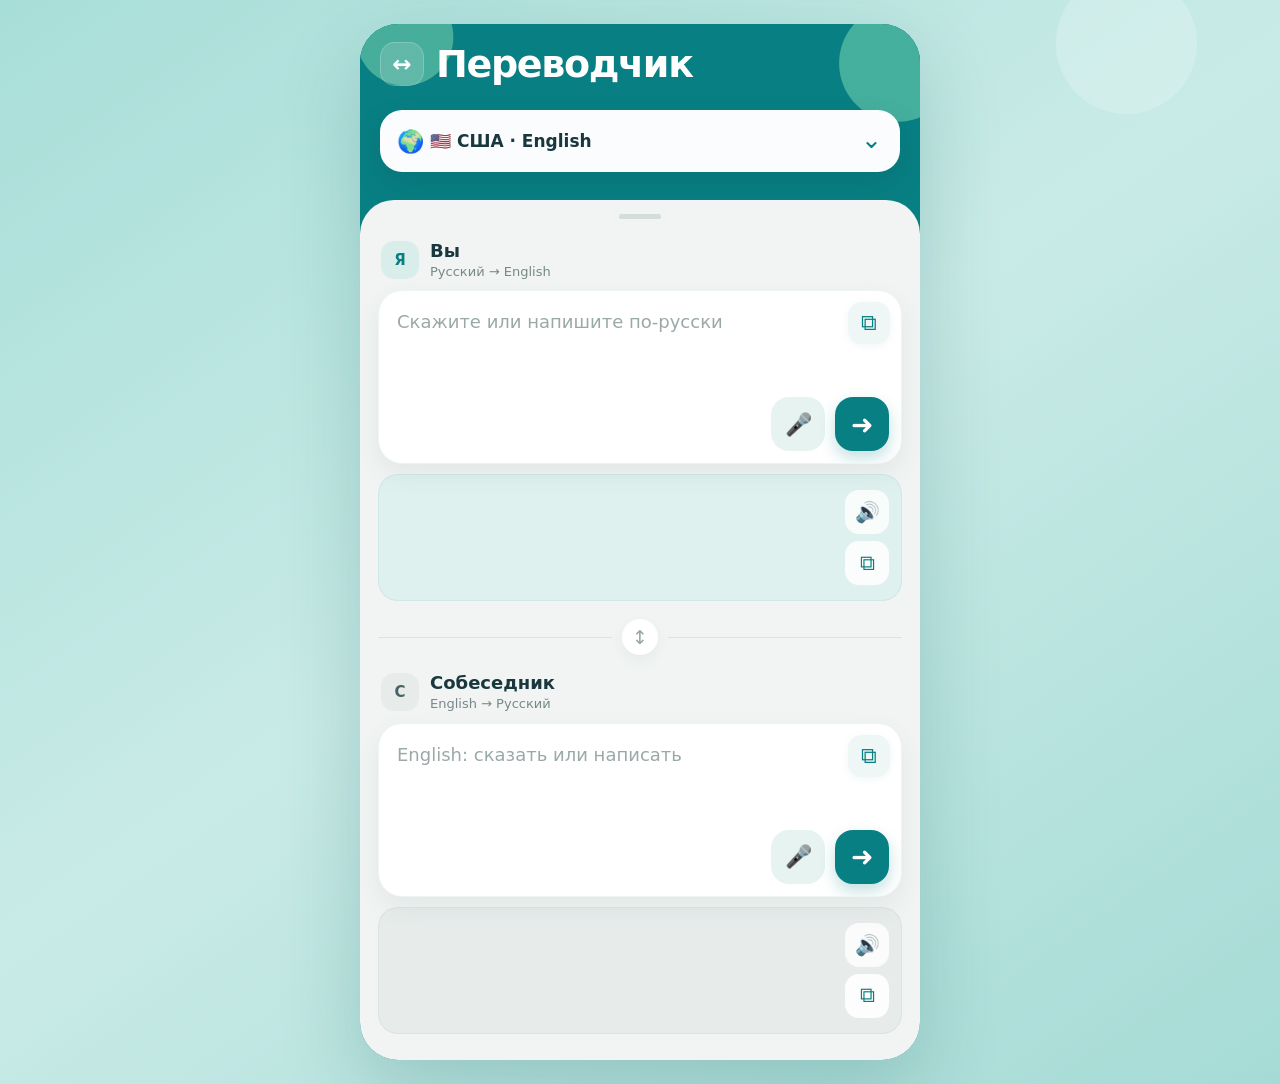
==== commit 1fcf85ca: "Add copy controls to translator UI" ====
--- a/voice-translator/index.html
+++ b/voice-translator/index.html
@@ -10,9 +10,9 @@
   <meta name="apple-mobile-web-app-title" content="Переводчик">
   <meta name="apple-mobile-web-app-status-bar-style" content="black-translucent">
   <title>Переводчик</title>
-  <link rel="manifest" href="manifest.webmanifest?v=13">
-  <link rel="icon" href="icon.svg?v=13" type="image/svg+xml">
-  <link rel="stylesheet" href="styles.css?v=13">
+  <link rel="manifest" href="manifest.webmanifest?v=14">
+  <link rel="icon" href="icon.svg?v=14" type="image/svg+xml">
+  <link rel="stylesheet" href="styles.css?v=14">
 </head>
 <body>
   <main class="phone-shell">
@@ -84,6 +84,7 @@
     <div id="toast" class="toast" role="status" aria-live="polite" hidden></div>
   </main>
 
-  <script src="app.js?v=13" defer></script>
+  <script src="app.js?v=14" defer></script>
+  <script src="copy-controls.js?v=14" defer></script>
 </body>
 </html>
--- a/voice-translator/styles.css
+++ b/voice-translator/styles.css
@@ -1,164 +1,286 @@
 :root {
   font-family: Inter, ui-sans-serif, system-ui, -apple-system, BlinkMacSystemFont, "Segoe UI", sans-serif;
-  color: #111827;
-  background: #f4f6fa;
+  color: #17333a;
+  background: #bfe7e2;
   font-synthesis: none;
+  -webkit-text-size-adjust: 100%;
 }
 
 * { box-sizing: border-box; }
-
+html { min-height: 100%; background: #bfe7e2; }
 body {
   margin: 0;
-  min-height: 100vh;
-  background: #f4f6fa;
+  min-height: 100dvh;
+  background:
+    radial-gradient(circle at 88% 4%, rgba(255,255,255,.2) 0 70px, transparent 71px),
+    linear-gradient(145deg, #a8ded8 0%, #c9ebe7 48%, #a6dbd5 100%);
+  overscroll-behavior-y: none;
 }
 
 button, textarea, select { font: inherit; }
-button { -webkit-tap-highlight-color: transparent; }
-
-.app {
-  width: min(680px, 100%);
+button, select { -webkit-tap-highlight-color: transparent; touch-action: manipulation; }
+button { cursor: pointer; }
+
+.phone-shell {
+  width: min(100%, 560px);
+  min-height: 100dvh;
   margin: 0 auto;
-  padding: max(16px, env(safe-area-inset-top)) 14px max(28px, env(safe-area-inset-bottom));
-}
-
-.country-row {
-  position: sticky;
-  top: 0;
-  z-index: 5;
-  padding: 4px 0 12px;
-  background: #f4f6fa;
-}
-
-.country-row select {
+  background: #087f83;
+  overflow: hidden;
+  position: relative;
+}
+
+.hero {
+  min-height: 200px;
+  padding: calc(env(safe-area-inset-top) + 18px) 20px 70px;
+  color: #fff;
+  background:
+    radial-gradient(circle at 96% 18%, rgba(95,196,170,.7) 0 58px, transparent 59px),
+    radial-gradient(circle at 8% 6%, rgba(105,198,169,.65) 0 48px, transparent 49px),
+    #087f83;
+}
+
+.app-title {
+  display: flex;
+  align-items: center;
+  gap: 12px;
+  margin-bottom: 24px;
+}
+
+.app-mark {
+  width: 44px;
+  height: 44px;
+  display: grid;
+  place-items: center;
+  border-radius: 15px;
+  background: rgba(255,255,255,.14);
+  border: 1px solid rgba(255,255,255,.2);
+  font-size: 23px;
+  font-weight: 800;
+}
+
+h1 {
+  margin: 0;
+  font-size: clamp(28px, 8vw, 38px);
+  line-height: 1;
+  letter-spacing: -.035em;
+  font-weight: 800;
+}
+
+.country-picker {
+  position: relative;
+  display: flex;
+  align-items: center;
+  height: 62px;
+  border-radius: 22px;
+  background: rgba(255,255,255,.98);
+  box-shadow: 0 12px 28px rgba(0,69,72,.16);
+}
+
+.country-icon {
+  position: absolute;
+  left: 17px;
+  z-index: 2;
+  font-size: 22px;
+  pointer-events: none;
+}
+
+.country-picker select {
   width: 100%;
-  height: 56px;
-  padding: 0 16px;
-  border: 1px solid #d8dde8;
-  border-radius: 18px;
+  height: 100%;
+  padding: 0 50px 0 50px;
+  border: 0;
+  border-radius: inherit;
+  outline: 0;
+  appearance: none;
+  -webkit-appearance: none;
+  background: transparent;
+  color: #18383d;
+  font-size: 17px;
+  font-weight: 760;
+}
+
+.country-chevron {
+  position: absolute;
+  right: 18px;
+  top: 50%;
+  transform: translateY(-56%);
+  color: #087f83;
+  font-size: 25px;
+  line-height: 1;
+  pointer-events: none;
+}
+
+.conversation-sheet {
+  min-height: calc(100dvh - 158px);
+  margin-top: -42px;
+  padding: 12px 18px calc(22px + env(safe-area-inset-bottom));
+  border-radius: 34px 34px 0 0;
+  background: #f1f4f3;
+  position: relative;
+}
+
+.sheet-handle {
+  width: 42px;
+  height: 5px;
+  margin: 2px auto 18px;
+  border-radius: 999px;
+  background: #d3ddda;
+}
+
+.talk-section {
+  padding: 4px 0;
+}
+
+.speaker-row {
+  display: flex;
+  align-items: center;
+  gap: 11px;
+  margin: 0 3px 11px;
+}
+
+.speaker-badge {
+  width: 38px;
+  height: 38px;
+  display: grid;
+  place-items: center;
+  flex: 0 0 auto;
+  border-radius: 13px;
+  background: #d9eeeb;
+  color: #087f83;
+  font-size: 15px;
+  font-weight: 850;
+}
+
+.partner-badge {
+  background: #e7eceb;
+  color: #496164;
+}
+
+.speaker-copy {
+  min-width: 0;
+  display: flex;
+  flex-direction: column;
+  gap: 2px;
+}
+
+.speaker-copy strong {
+  font-size: 18px;
+  line-height: 1.15;
+  color: #18383d;
+}
+
+.speaker-copy span {
+  color: #778889;
+  font-size: 13px;
+  line-height: 1.2;
+  white-space: nowrap;
+  overflow: hidden;
+  text-overflow: ellipsis;
+}
+
+.composer {
+  position: relative;
+  border-radius: 24px;
   background: #fff;
-  color: #111827;
-  font-weight: 750;
-  font-size: 17px;
-  outline: none;
-  box-shadow: 0 5px 20px rgba(31, 41, 55, .05);
-}
-
-.talk-card {
-  padding: 14px;
-  border-radius: 22px;
-  background: #fff;
-  box-shadow: 0 8px 28px rgba(31, 41, 55, .06);
-}
-
-.card-head {
-  display: flex;
-  align-items: center;
-  justify-content: space-between;
-  gap: 12px;
-  padding: 0 4px 10px;
-}
-
-.card-head strong {
-  font-size: 17px;
-}
-
-.card-head span {
-  color: #7a8497;
-  font-size: 13px;
-  text-align: right;
-}
-
-.input-box {
-  position: relative;
-  border: 1px solid #dce1ea;
-  border-radius: 18px;
-  background: #fafbfc;
+  box-shadow: 0 10px 26px rgba(47,89,88,.08);
+  border: 1px solid rgba(121,156,153,.12);
   overflow: hidden;
 }
 
 textarea {
   display: block;
   width: 100%;
-  min-height: 126px;
-  resize: vertical;
-  padding: 16px 16px 66px;
+  min-height: 124px;
+  max-height: 230px;
+  resize: none;
+  padding: 18px 18px 76px;
   border: 0;
-  outline: none;
+  outline: 0;
   background: transparent;
-  color: #111827;
-  font-size: 19px;
+  color: #17333a;
+  font-size: 18px;
   line-height: 1.45;
-}
-
-textarea::placeholder { color: #9aa3b2; }
-
-.input-box:focus-within {
-  border-color: #9bb4f5;
-  box-shadow: 0 0 0 3px rgba(37, 99, 235, .08);
-}
-
-.input-actions {
+  caret-color: #087f83;
+}
+
+textarea::placeholder { color: #9aa9a8; }
+
+.composer:focus-within {
+  box-shadow: 0 0 0 3px rgba(8,127,131,.10), 0 12px 30px rgba(47,89,88,.10);
+}
+
+.composer-actions {
   position: absolute;
-  right: 10px;
-  bottom: 10px;
-  display: flex;
-  gap: 8px;
-}
-
-.icon-btn, .sound-btn {
+  right: 12px;
+  bottom: 12px;
+  display: flex;
+  align-items: center;
+  gap: 10px;
+}
+
+.round-btn,
+.sound-btn {
+  border: 0;
   display: grid;
   place-items: center;
-  border: 0;
-  cursor: pointer;
-}
-
-.icon-btn {
-  width: 46px;
-  height: 46px;
-  border-radius: 15px;
-  font-size: 20px;
-}
-
-.icon-btn.mic {
-  background: #edf2ff;
-  color: #2857c8;
-}
-
-.icon-btn.send {
-  background: #1f5ed7;
+}
+
+.round-btn {
+  width: 54px;
+  height: 54px;
+  border-radius: 18px;
+  font-size: 22px;
+  transition: transform .08s ease, opacity .15s ease, box-shadow .15s ease;
+}
+
+.round-btn:active,
+.sound-btn:active { transform: scale(.96); }
+
+.mic-btn {
+  background: #e7f3f1;
+  color: #087f83;
+}
+
+.send-btn {
+  background: #087f83;
   color: #fff;
-  font-size: 24px;
-}
-
-.icon-btn.listening {
-  background: #e4433b;
+  font-size: 27px;
+  box-shadow: 0 7px 16px rgba(8,127,131,.24);
+}
+
+.round-btn.listening {
+  background: #e5554f;
   color: #fff;
-  animation: pulse 1.2s infinite;
-}
-
-.icon-btn:disabled {
-  opacity: .45;
+  animation: listeningPulse 1.05s ease-in-out infinite;
+}
+
+.round-btn:disabled {
+  opacity: .48;
   cursor: default;
-}
-
-.result {
+  box-shadow: none;
+}
+
+.translation-bubble {
   display: flex;
   align-items: flex-start;
   gap: 10px;
   margin-top: 10px;
-  padding: 14px 14px 14px 16px;
-  border-radius: 17px;
-  background: #eef4ff;
-}
-
-.partner-card .result {
-  background: #eef8f1;
+  padding: 15px 12px 15px 17px;
+  border-radius: 20px;
+  background: #dff1ee;
+  border: 1px solid rgba(8,127,131,.08);
+}
+
+.partner-result {
+  background: #e7eceb;
+  border-color: rgba(64,94,96,.06);
 }
 
 .result-text {
   flex: 1;
   min-width: 0;
+  color: #17383d;
   font-size: 20px;
   line-height: 1.45;
   font-weight: 650;
@@ -167,47 +289,81 @@
 }
 
 .sound-btn {
+  width: 48px;
+  height: 48px;
   flex: 0 0 auto;
-  width: 40px;
-  height: 40px;
-  border-radius: 13px;
-  background: rgba(255,255,255,.75);
-  font-size: 18px;
-}
-
-.swap-mark {
-  width: 38px;
-  height: 38px;
+  border-radius: 16px;
+  background: rgba(255,255,255,.78);
+  font-size: 20px;
+}
+
+.conversation-divider {
+  display: flex;
+  align-items: center;
+  gap: 10px;
+  margin: 14px 0;
+  color: #97a6a4;
+}
+
+.conversation-divider::before,
+.conversation-divider::after {
+  content: "";
+  height: 1px;
+  flex: 1;
+  background: #dbe2e0;
+}
+
+.conversation-divider span {
+  width: 36px;
+  height: 36px;
   display: grid;
   place-items: center;
-  margin: 8px auto;
-  color: #8893a6;
-  font-size: 23px;
+  border-radius: 999px;
+  background: #fff;
+  box-shadow: 0 5px 14px rgba(47,89,88,.06);
+  font-size: 19px;
 }
 
 .toast {
   position: fixed;
   left: 50%;
-  bottom: max(20px, env(safe-area-inset-bottom));
+  bottom: max(18px, calc(env(safe-area-inset-bottom) + 10px));
   transform: translateX(-50%);
-  z-index: 20;
-  max-width: calc(100% - 28px);
-  padding: 11px 14px;
-  border-radius: 13px;
-  background: #161b25;
+  z-index: 30;
+  width: max-content;
+  max-width: calc(100% - 30px);
+  padding: 12px 16px;
+  border-radius: 15px;
+  background: #15383c;
   color: #fff;
   font-size: 14px;
-  box-shadow: 0 10px 30px rgba(0,0,0,.18);
-}
-
-@keyframes pulse {
-  0%, 100% { transform: scale(1); }
-  50% { transform: scale(.94); }
-}
-
-@media (max-width: 520px) {
-  .app { padding-left: 10px; padding-right: 10px; }
-  .talk-card { border-radius: 19px; padding: 12px; }
-  textarea { min-height: 118px; font-size: 18px; }
-  .country-row select { height: 54px; }
-}
+  text-align: center;
+  box-shadow: 0 12px 30px rgba(0,0,0,.18);
+}
+
+@keyframes listeningPulse {
+  0%, 100% { transform: scale(1); box-shadow: 0 0 0 0 rgba(229,85,79,.20); }
+  50% { transform: scale(.96); box-shadow: 0 0 0 8px rgba(229,85,79,0); }
+}
+
+@media (max-width: 360px) {
+  .hero { padding-left: 14px; padding-right: 14px; }
+  .conversation-sheet { padding-left: 12px; padding-right: 12px; }
+  .country-picker select { font-size: 16px; }
+  textarea { font-size: 17px; }
+  .round-btn { width: 50px; height: 50px; border-radius: 16px; }
+}
+
+@media (min-width: 700px) {
+  body { padding: 24px; }
+  .phone-shell {
+    min-height: calc(100dvh - 48px);
+    border-radius: 38px;
+    box-shadow: 0 28px 80px rgba(16,90,89,.22);
+  }
+  .conversation-sheet { min-height: calc(100dvh - 206px); }
+}
+
+@media (prefers-reduced-motion: reduce) {
+  *, *::before, *::after { animation: none !important; transition: none !important; }
+}
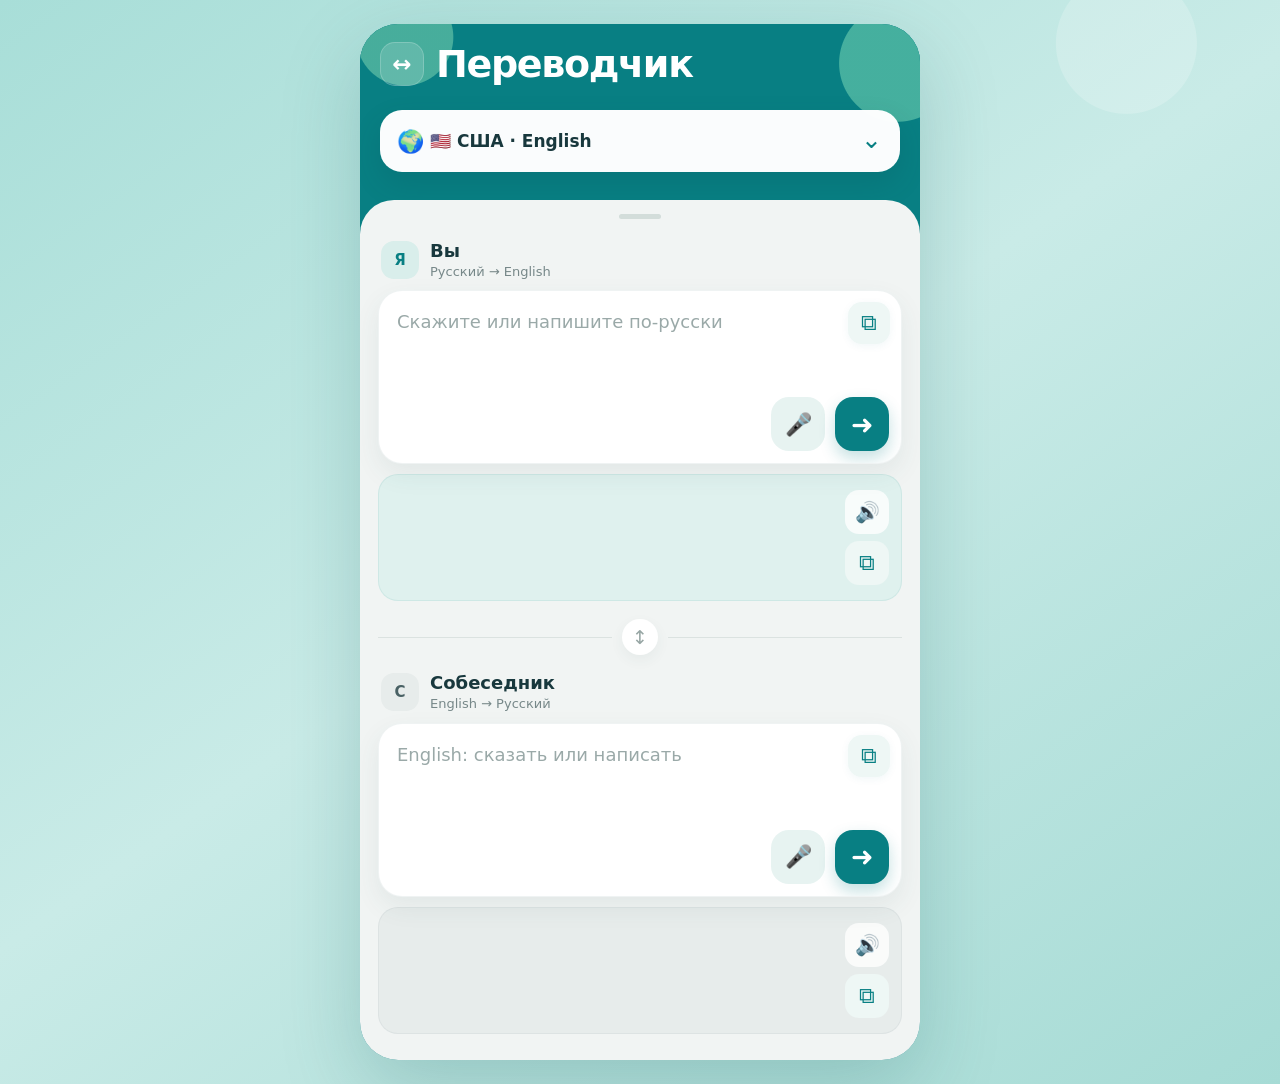
==== commit 6e224c8d: "Embed per-window copy buttons directly in mobile UI" ====
--- a/voice-translator/index.html
+++ b/voice-translator/index.html
@@ -10,9 +10,28 @@
   <meta name="apple-mobile-web-app-title" content="Переводчик">
   <meta name="apple-mobile-web-app-status-bar-style" content="black-translucent">
   <title>Переводчик</title>
-  <link rel="manifest" href="manifest.webmanifest?v=14">
-  <link rel="icon" href="icon.svg?v=14" type="image/svg+xml">
-  <link rel="stylesheet" href="styles.css?v=14">
+  <link rel="manifest" href="manifest.webmanifest?v=15">
+  <link rel="icon" href="icon.svg?v=15" type="image/svg+xml">
+  <link rel="stylesheet" href="styles.css?v=15">
+  <style>
+    .copy-mini{
+      border:0;display:grid;place-items:center;width:42px;height:42px;border-radius:14px;
+      background:#eef7f5;color:#087f83;font-size:22px;font-weight:800;line-height:1;
+      cursor:pointer;-webkit-tap-highlight-color:transparent;touch-action:manipulation;
+      transition:transform .08s ease,background .15s ease,color .15s ease
+    }
+    .copy-mini:active{transform:scale(.95)}
+    .copy-mini.copied{background:#087f83;color:#fff}
+    .composer-copy{position:absolute;z-index:4;top:11px;right:11px;box-shadow:0 2px 8px rgba(8,127,131,.06)}
+    .composer textarea{padding-right:66px}
+    .bubble-buttons{flex:0 0 auto;display:flex;flex-direction:column;gap:7px}
+    .bubble-buttons .sound-btn,.bubble-buttons .copy-mini{width:44px;height:44px;border-radius:14px}
+    @media(max-width:360px){
+      .copy-mini{width:40px;height:40px;border-radius:13px}
+      .composer textarea{padding-right:62px}
+      .bubble-buttons .sound-btn,.bubble-buttons .copy-mini{width:42px;height:42px}
+    }
+  </style>
 </head>
 <body>
   <main class="phone-shell">
@@ -43,6 +62,7 @@
 
         <div class="composer">
           <textarea id="youText" rows="3" enterkeyhint="send" autocomplete="off" autocapitalize="sentences" placeholder="Скажите или напишите по-русски"></textarea>
+          <button id="copyYouText" class="copy-mini composer-copy" type="button" aria-label="Скопировать ваш текст">⧉</button>
           <div class="composer-actions">
             <button id="youMic" class="round-btn mic-btn" type="button" aria-label="Говорить по-русски">🎤</button>
             <button id="youSend" class="round-btn send-btn" type="button" aria-label="Перевести">➜</button>
@@ -51,7 +71,10 @@
 
         <div id="youResult" class="translation-bubble" aria-live="polite" hidden>
           <div id="foreignText" class="result-text"></div>
-          <button id="speakForeign" class="sound-btn" type="button" aria-label="Озвучить перевод">🔊</button>
+          <div class="bubble-buttons">
+            <button id="speakForeign" class="sound-btn" type="button" aria-label="Озвучить перевод">🔊</button>
+            <button id="copyForeignText" class="copy-mini" type="button" aria-label="Скопировать перевод">⧉</button>
+          </div>
         </div>
       </section>
 
@@ -68,6 +91,7 @@
 
         <div class="composer">
           <textarea id="partnerText" rows="3" enterkeyhint="send" autocomplete="off" autocapitalize="sentences" placeholder="Say or type in English"></textarea>
+          <button id="copyPartnerText" class="copy-mini composer-copy" type="button" aria-label="Скопировать текст собеседника">⧉</button>
           <div class="composer-actions">
             <button id="partnerMic" class="round-btn mic-btn" type="button" aria-label="Говорить на языке собеседника">🎤</button>
             <button id="partnerSend" class="round-btn send-btn" type="button" aria-label="Перевести на русский">➜</button>
@@ -76,7 +100,10 @@
 
         <div id="partnerResult" class="translation-bubble partner-result" aria-live="polite" hidden>
           <div id="russianText" class="result-text"></div>
-          <button id="speakRussian" class="sound-btn" type="button" aria-label="Озвучить по-русски">🔊</button>
+          <div class="bubble-buttons">
+            <button id="speakRussian" class="sound-btn" type="button" aria-label="Озвучить по-русски">🔊</button>
+            <button id="copyRussianText" class="copy-mini" type="button" aria-label="Скопировать перевод на русский">⧉</button>
+          </div>
         </div>
       </section>
     </section>
@@ -84,7 +111,46 @@
     <div id="toast" class="toast" role="status" aria-live="polite" hidden></div>
   </main>
 
-  <script src="app.js?v=14" defer></script>
-  <script src="copy-controls.js?v=14" defer></script>
+  <script src="app.js?v=15" defer></script>
+  <script>
+    (() => {
+      function message(text){
+        const toast=document.querySelector('#toast');
+        if(!toast)return;
+        toast.textContent=text;toast.hidden=false;
+        clearTimeout(window.__copyToastTimer);
+        window.__copyToastTimer=setTimeout(()=>{toast.hidden=true},1400);
+      }
+
+      async function copy(value,button){
+        const text=String(value||'').trim();
+        if(!text){message('Здесь пока нет текста');return}
+        try{
+          if(navigator.clipboard&&window.isSecureContext){
+            await navigator.clipboard.writeText(text);
+          }else{
+            const helper=document.createElement('textarea');
+            helper.value=text;helper.setAttribute('readonly','');
+            helper.style.position='fixed';helper.style.opacity='0';helper.style.pointerEvents='none';
+            document.body.append(helper);helper.select();helper.setSelectionRange(0,helper.value.length);
+            const ok=document.execCommand('copy');helper.remove();if(!ok)throw new Error('copy');
+          }
+          try{navigator.vibrate?.(14)}catch{}
+          button.textContent='✓';button.classList.add('copied');message('Скопировано');
+          setTimeout(()=>{button.textContent='⧉';button.classList.remove('copied')},900);
+        }catch{message('Не удалось скопировать')}
+      }
+
+      const bind=(buttonId,getValue)=>{
+        const button=document.getElementById(buttonId);
+        if(button)button.addEventListener('click',()=>copy(getValue(),button));
+      };
+
+      bind('copyYouText',()=>document.getElementById('youText')?.value);
+      bind('copyForeignText',()=>document.getElementById('foreignText')?.textContent);
+      bind('copyPartnerText',()=>document.getElementById('partnerText')?.value);
+      bind('copyRussianText',()=>document.getElementById('russianText')?.textContent);
+    })();
+  </script>
 </body>
 </html>
